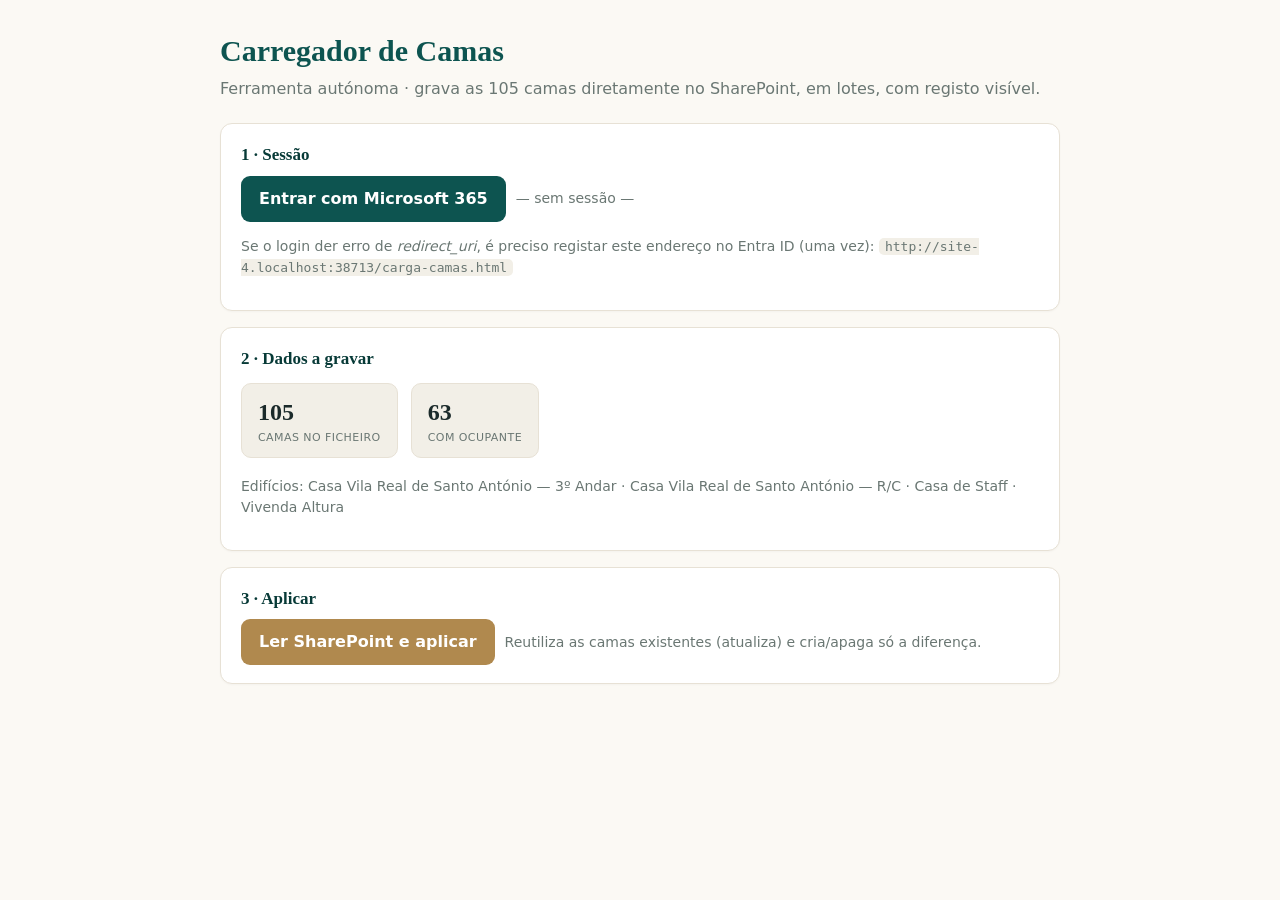
==== carga-camas.html @ 1b6da909 "Add files via upload" ====
<!DOCTYPE html>
<html lang="pt">
<head>
<meta charset="utf-8">
<meta name="viewport" content="width=device-width, initial-scale=1">
<title>Carregador de Camas — Verdelago</title>
<script src="./lib/msal-browser.min.js"></script>
<style>
  :root{--teal:#0D5450;--teald:#073A37;--gold:#B0894E;--ink:#1B2A2A;--mut:#6A7773;--line:#E7E1D5;--soft:#F2EFE7;--bg:#FBF9F4;}
  *{box-sizing:border-box}
  body{margin:0;font-family:'Segoe UI',system-ui,sans-serif;background:var(--bg);color:var(--ink);line-height:1.5}
  .wrap{max-width:880px;margin:0 auto;padding:28px 20px 60px}
  h1{font-family:Georgia,'Times New Roman',serif;color:var(--teal);font-size:30px;margin:0 0 4px}
  .sub{color:var(--mut);margin:0 0 22px}
  .card{background:#fff;border:1px solid var(--line);border-radius:12px;padding:18px 20px;margin-bottom:16px;box-shadow:0 1px 2px rgba(0,0,0,.03)}
  .card h2{font-family:Georgia,serif;color:var(--teald);font-size:17px;margin:0 0 8px}
  button{font:inherit;border:none;border-radius:9px;padding:11px 18px;cursor:pointer;font-weight:600}
  .btn{background:var(--teal);color:#fff}
  .btn:disabled{background:#9DB3B0;cursor:not-allowed}
  .btn.gold{background:var(--gold)}
  .btn.sec{background:#fff;color:var(--teal);border:1px solid var(--teal)}
  .row{display:flex;gap:10px;align-items:center;flex-wrap:wrap}
  .kpi{display:inline-flex;flex-direction:column;background:var(--soft);border:1px solid var(--line);border-radius:10px;padding:10px 16px;margin:4px 8px 4px 0}
  .kpi b{font-family:Georgia,serif;font-size:24px;color:var(--ink)}
  .kpi span{font-size:11px;text-transform:uppercase;letter-spacing:.04em;color:var(--mut)}
  .warn{color:#8A5A00;background:#FBF3E0;border:1px solid #ECD9A8;border-radius:8px;padding:8px 12px;margin:6px 0;font-size:14px}
  .muted{color:var(--mut);font-size:14px}
  #barra{height:10px;background:var(--line);border-radius:6px;overflow:hidden;margin:10px 0;display:none}
  #barraInt{height:100%;width:0;background:var(--teal);transition:width .25s}
  #log{font-family:'Cascadia Code',Consolas,monospace;font-size:12.5px;background:#0E1A1A;color:#CFE3DE;border-radius:10px;padding:14px;max-height:340px;overflow:auto;display:none;white-space:pre-wrap}
  #log .ok{color:#9BE3B4}.ko{color:#FF9B8A}.inf{color:#CFE3DE}.hl{color:#E7C77A}
  code{background:var(--soft);padding:1px 6px;border-radius:5px;font-size:13px}
</style>
</head>
<body>
<div class="wrap">
  <h1>Carregador de Camas</h1>
  <p class="sub">Ferramenta autónoma · grava as 105 camas diretamente no SharePoint, em lotes, com registo visível.</p>

  <div class="card">
    <h2>1 · Sessão</h2>
    <div class="row">
      <button class="btn" id="btnLogin">Entrar com Microsoft 365</button>
      <span class="muted" id="quem">— sem sessão —</span>
    </div>
    <p class="muted" id="avisoRedirect" style="display:none"></p>
  </div>

  <div class="card">
    <h2>2 · Dados a gravar</h2>
    <div id="resumoDados">
      <span class="kpi"><b>105</b><span>camas no ficheiro</span></span>
      <span class="kpi"><b id="kOcup">—</b><span>com ocupante</span></span>
    </div>
    <p class="muted">Edifícios: Casa Vila Real de Santo António — 3º Andar · Casa Vila Real de Santo António — R/C · Casa de Staff · Vivenda Altura</p>
  </div>

  <div class="card">
    <h2>3 · Aplicar</h2>
    <div class="row">
      <button class="btn gold" id="btnAplicar" disabled>Ler SharePoint e aplicar</button>
      <span class="muted">Reutiliza as camas existentes (atualiza) e cria/apaga só a diferença.</span>
    </div>
    <div id="barra"><div id="barraInt"></div></div>
    <div id="log"></div>
  </div>
</div>

<script>
"use strict";
const CONFIG = {
  clientId: "30c0f872-f99b-40e8-9aef-0eed499dd8eb",
  tenantId: "3fbca4e7-1ecd-4c14-a323-4cbdfef6aea3",
  siteHostname: "blueandgreencorp.sharepoint.com",
  sitePath: "/sites/VerdelagoOps",
  scopes: ["User.Read", "Sites.ReadWrite.All"]
};
const REDIRECT = location.origin + location.pathname;
const CAMAS = [{"Edificio": "Casa de Staff","Quarto": "R/C Esquerdo · Quarto 1","Numero": "1","Estado": "Livre","Nome": "","DataChegada": ""},{"Edificio": "Casa de Staff","Quarto": "R/C Esquerdo · Quarto 1","Numero": "2","Estado": "Livre","Nome": "","DataChegada": ""},{"Edificio": "Casa de Staff","Quarto": "R/C Esquerdo · Quarto 1","Numero": "3","Estado": "Ocupada","Nome": "Gisela Santos","DataChegada": ""},{"Edificio": "Casa de Staff","Quarto": "R/C Esquerdo · Quarto 1","Numero": "4","Estado": "Livre","Nome": "","DataChegada": ""},{"Edificio": "Casa de Staff","Quarto": "R/C Esquerdo · Quarto 2","Numero": "1","Estado": "Ocupada","Nome": "Cecília Miguel","DataChegada": "2026-05-12"},{"Edificio": "Casa de Staff","Quarto": "R/C Esquerdo · Quarto 2","Numero": "2","Estado": "Ocupada","Nome": "Rita Santos","DataChegada": "2026-05-25"},{"Edificio": "Casa de Staff","Quarto": "R/C Esquerdo · Quarto 2","Numero": "3","Estado": "Ocupada","Nome": "Elizabeth Machava","DataChegada": "2026-05-27"},{"Edificio": "Casa de Staff","Quarto": "R/C Esquerdo · Quarto 2","Numero": "4","Estado": "Por chegar","Nome": "Patrícia Castro","DataChegada": "2026-06-16"},{"Edificio": "Casa de Staff","Quarto": "R/C Esquerdo · Quarto 2","Numero": "5","Estado": "Adicional","Nome": "","DataChegada": ""},{"Edificio": "Casa de Staff","Quarto": "R/C Esquerdo · Quarto 2","Numero": "6","Estado": "Não ocupar","Nome": "","DataChegada": ""},{"Edificio": "Casa de Staff","Quarto": "R/C Esquerdo · Quarto 3","Numero": "1","Estado": "Ocupada","Nome": "Raquiel Iala","DataChegada": "2026-04-17"},{"Edificio": "Casa de Staff","Quarto": "R/C Esquerdo · Quarto 3","Numero": "2","Estado": "Livre","Nome": "","DataChegada": ""},{"Edificio": "Casa de Staff","Quarto": "R/C Esquerdo · Quarto 3","Numero": "3","Estado": "Ocupada","Nome": "Shirlei Palma","DataChegada": ""},{"Edificio": "Casa de Staff","Quarto": "R/C Esquerdo · Quarto 3","Numero": "4","Estado": "Ocupada","Nome": "Fernanda Melo","DataChegada": "2025-07-04"},{"Edificio": "Casa de Staff","Quarto": "R/C Direito · Quarto 4","Numero": "1","Estado": "Ocupada","Nome": "Eduardo Mendes","DataChegada": ""},{"Edificio": "Casa de Staff","Quarto": "R/C Direito · Quarto 4","Numero": "2","Estado": "Ocupada","Nome": "João Sozinho","DataChegada": "2026-06-01"},{"Edificio": "Casa de Staff","Quarto": "R/C Direito · Quarto 4","Numero": "3","Estado": "Não ocupar","Nome": "","DataChegada": ""},{"Edificio": "Casa de Staff","Quarto": "R/C Direito · Quarto 4","Numero": "4","Estado": "Não ocupar","Nome": "","DataChegada": ""},{"Edificio": "Casa de Staff","Quarto": "R/C Direito · Quarto 5","Numero": "1","Estado": "Livre","Nome": "","DataChegada": ""},{"Edificio": "Casa de Staff","Quarto": "R/C Direito · Quarto 5","Numero": "2","Estado": "Livre","Nome": "","DataChegada": ""},{"Edificio": "Casa de Staff","Quarto": "R/C Direito · Quarto 5","Numero": "3","Estado": "Ocupada","Nome": "Jorge Dilagosto","DataChegada": ""},{"Edificio": "Casa de Staff","Quarto": "R/C Direito · Quarto 5","Numero": "4","Estado": "Ocupada","Nome": "Filipe Menezes","DataChegada": "2026-05-30"},{"Edificio": "Casa de Staff","Quarto": "R/C Direito · Quarto 6","Numero": "1","Estado": "Ocupada","Nome": "Abrão Barbosa","DataChegada": "2026-04-30"},{"Edificio": "Casa de Staff","Quarto": "R/C Direito · Quarto 6","Numero": "2","Estado": "Ocupada","Nome": "Roentgen Costa","DataChegada": "2025-05-02"},{"Edificio": "Casa de Staff","Quarto": "R/C Direito · Quarto 6","Numero": "3","Estado": "Não ocupar","Nome": "","DataChegada": ""},{"Edificio": "Casa de Staff","Quarto": "R/C Direito · Quarto 6","Numero": "4","Estado": "Não ocupar","Nome": "","DataChegada": ""},{"Edificio": "Casa de Staff","Quarto": "R/C Direito · Quarto 7","Numero": "1","Estado": "Por chegar","Nome": "Leonardo Jesus","DataChegada": "2026-06-15"},{"Edificio": "Casa de Staff","Quarto": "R/C Direito · Quarto 7","Numero": "2","Estado": "Ocupada","Nome": "Deepack Kumar","DataChegada": "2025-06-05"},{"Edificio": "Casa de Staff","Quarto": "R/C Direito · Quarto 7","Numero": "3","Estado": "Ocupada","Nome": "Celso Leite","DataChegada": "2026-06-05"},{"Edificio": "Casa de Staff","Quarto": "R/C Direito · Quarto 7","Numero": "4","Estado": "Livre","Nome": "","DataChegada": ""},{"Edificio": "Casa de Staff","Quarto": "R/C Direito · Quarto 7","Numero": "5","Estado": "Adicional","Nome": "","DataChegada": ""},{"Edificio": "Casa de Staff","Quarto": "R/C Direito · Quarto 7","Numero": "6","Estado": "Adicional","Nome": "","DataChegada": ""},{"Edificio": "Casa de Staff","Quarto": "1º Direito · Quarto 8","Numero": "1","Estado": "Ocupada","Nome": "Lara Santos","DataChegada": "2026-06-01"},{"Edificio": "Casa de Staff","Quarto": "1º Direito · Quarto 8","Numero": "2","Estado": "Livre","Nome": "","DataChegada": ""},{"Edificio": "Casa de Staff","Quarto": "1º Direito · Quarto 8","Numero": "3","Estado": "Não ocupar","Nome": "","DataChegada": ""},{"Edificio": "Casa de Staff","Quarto": "1º Direito · Quarto 8","Numero": "4","Estado": "Não ocupar","Nome": "","DataChegada": ""},{"Edificio": "Casa de Staff","Quarto": "1º Direito · Quarto 9","Numero": "1","Estado": "Por chegar","Nome": "Janete","DataChegada": "2026-06-13"},{"Edificio": "Casa de Staff","Quarto": "1º Direito · Quarto 9","Numero": "2","Estado": "Por chegar","Nome": "Ana Damião","DataChegada": "2026-06-11"},{"Edificio": "Casa de Staff","Quarto": "1º Direito · Quarto 9","Numero": "3","Estado": "Por chegar","Nome": "Liasa","DataChegada": "2026-06-18"},{"Edificio": "Casa de Staff","Quarto": "1º Direito · Quarto 9","Numero": "4","Estado": "Livre","Nome": "","DataChegada": ""},{"Edificio": "Casa de Staff","Quarto": "1º Direito · Quarto 9","Numero": "5","Estado": "Adicional","Nome": "","DataChegada": ""},{"Edificio": "Casa de Staff","Quarto": "1º Direito · Quarto 9","Numero": "6","Estado": "Não ocupar","Nome": "","DataChegada": ""},{"Edificio": "Casa de Staff","Quarto": "1º Direito · Quarto 10","Numero": "1","Estado": "Livre","Nome": "","DataChegada": ""},{"Edificio": "Casa de Staff","Quarto": "1º Direito · Quarto 10","Numero": "2","Estado": "Livre","Nome": "","DataChegada": ""},{"Edificio": "Casa de Staff","Quarto": "1º Esquerdo · Quarto 11","Numero": "1","Estado": "Ocupada","Nome": "Dominique Mendy","DataChegada": ""},{"Edificio": "Casa de Staff","Quarto": "1º Esquerdo · Quarto 11","Numero": "2","Estado": "Por chegar","Nome": "Narayan Sapkota","DataChegada": "2026-06-15"},{"Edificio": "Casa de Staff","Quarto": "1º Esquerdo · Quarto 11","Numero": "3","Estado": "Por chegar","Nome": "Marlyon","DataChegada": "2026-06-17"},{"Edificio": "Casa de Staff","Quarto": "1º Esquerdo · Quarto 11","Numero": "4","Estado": "Ocupada","Nome": "Leonardo Almeida","DataChegada": "2026-06-01"},{"Edificio": "Casa de Staff","Quarto": "1º Esquerdo · Quarto 11","Numero": "5","Estado": "Ocupada","Nome": "Tiago Barros","DataChegada": "2026-06-01"},{"Edificio": "Casa de Staff","Quarto": "1º Esquerdo · Quarto 11","Numero": "6","Estado": "Não ocupar","Nome": "","DataChegada": ""},{"Edificio": "Casa de Staff","Quarto": "1º Esquerdo · Quarto 12","Numero": "1","Estado": "Ocupada","Nome": "Valdinei Soye","DataChegada": "2026-05-04"},{"Edificio": "Casa de Staff","Quarto": "1º Esquerdo · Quarto 12","Numero": "2","Estado": "Ocupada","Nome": "João Marques","DataChegada": "2026-05-25"},{"Edificio": "Casa de Staff","Quarto": "1º Esquerdo · Quarto 12","Numero": "3","Estado": "Não ocupar","Nome": "","DataChegada": ""},{"Edificio": "Casa de Staff","Quarto": "1º Esquerdo · Quarto 12","Numero": "4","Estado": "Não ocupar","Nome": "","DataChegada": ""},{"Edificio": "Casa de Staff","Quarto": "1º Esquerdo · Quarto 13","Numero": "1","Estado": "Ocupada","Nome": "Denilson Pinto","DataChegada": ""},{"Edificio": "Casa de Staff","Quarto": "1º Esquerdo · Quarto 13","Numero": "2","Estado": "Ocupada","Nome": "Daniel Almeida","DataChegada": "2025-06-11"},{"Edificio": "Casa de Staff","Quarto": "1º Esquerdo · Quarto 13","Numero": "3","Estado": "Ocupada","Nome": "Inderpreet Singh","DataChegada": ""},{"Edificio": "Casa de Staff","Quarto": "1º Esquerdo · Quarto 13","Numero": "4","Estado": "Não ocupar","Nome": "","DataChegada": ""},{"Edificio": "Casa de Staff","Quarto": "1º Esquerdo · Quarto 14","Numero": "1","Estado": "Ocupada","Nome": "Manuel Neves","DataChegada": ""},{"Edificio": "Casa de Staff","Quarto": "1º Esquerdo · Quarto 14","Numero": "2","Estado": "Ocupada","Nome": "Caio","DataChegada": ""},{"Edificio": "Casa de Staff","Quarto": "1º Esquerdo · Quarto 14","Numero": "3","Estado": "Ocupada","Nome": "Filipe Lopes","DataChegada": "2026-06-01"},{"Edificio": "Casa de Staff","Quarto": "1º Esquerdo · Quarto 14","Numero": "4","Estado": "Ocupada","Nome": "Maximiliano Ramos","DataChegada": "2026-06-01"},{"Edificio": "Casa de Staff","Quarto": "1º Esquerdo · Quarto 14","Numero": "5","Estado": "Ocupada","Nome": "Abulai Dabo","DataChegada": "2026-05-25"},{"Edificio": "Casa de Staff","Quarto": "1º Esquerdo · Quarto 14","Numero": "6","Estado": "Não ocupar","Nome": "","DataChegada": ""},{"Edificio": "Casa de Staff","Quarto": "Direito · Anexo 15","Numero": "1","Estado": "Ocupada","Nome": "André Guilherme","DataChegada": "2026-06-08"},{"Edificio": "Casa de Staff","Quarto": "Direito · Anexo 16","Numero": "1","Estado": "Ocupada","Nome": "David Ribeiro","DataChegada": "2026-05-26"},{"Edificio": "Casa de Staff","Quarto": "Direito · Anexo 17","Numero": "2","Estado": "Livre","Nome": "","DataChegada": ""},{"Edificio": "Vivenda Altura","Quarto": "Vivenda Altura · Vivenda Altura","Numero": "1","Estado": "Ocupada","Nome": "Lucas Gomes","DataChegada": "2026-05-11"},{"Edificio": "Vivenda Altura","Quarto": "Vivenda Altura · Vivenda Altura","Numero": "2","Estado": "Ocupada","Nome": "Sara Comendinha","DataChegada": "2026-05-11"},{"Edificio": "Vivenda Altura","Quarto": "Vivenda Altura · Vivenda Altura","Numero": "3","Estado": "Ocupada","Nome": "Maksym","DataChegada": "2026-05-11"},{"Edificio": "Vivenda Altura","Quarto": "Vivenda Altura · Vivenda Altura","Numero": "4","Estado": "Por chegar","Nome": "Mara Graça Alfredo Fulucuta","DataChegada": ""},{"Edificio": "Vivenda Altura","Quarto": "Vivenda Altura · Vivenda Altura","Numero": "5","Estado": "Por chegar","Nome": "Eliane Wandy Pinheiro","DataChegada": ""},{"Edificio": "Vivenda Altura","Quarto": "Vivenda Altura · Vivenda Altura","Numero": "6","Estado": "Por chegar","Nome": "Jaime Martins Domingos","DataChegada": ""},{"Edificio": "Vivenda Altura","Quarto": "Vivenda Altura · Vivenda Altura","Numero": "7","Estado": "Ocupada","Nome": "Rodrigo Batista","DataChegada": "2026-06-07"},{"Edificio": "Vivenda Altura","Quarto": "Vivenda Altura · Vivenda Altura","Numero": "8","Estado": "Por chegar","Nome": "João Francisco da Costa Ribeiro","DataChegada": "2026-06-23"},{"Edificio": "Vivenda Altura","Quarto": "Vivenda Altura · Vivenda Altura","Numero": "9","Estado": "Por chegar","Nome": "Daniel Martins","DataChegada": "2026-06-15"},{"Edificio": "Vivenda Altura","Quarto": "Vivenda Altura · Vivenda Altura","Numero": "10","Estado": "Por chegar","Nome": "Robert Gabriel Stegaroiu","DataChegada": "2026-06-15"},{"Edificio": "Vivenda Altura","Quarto": "Vivenda Altura · Vivenda Altura","Numero": "11","Estado": "Por chegar","Nome": "Carina Bastos Silva","DataChegada": "2026-06-29"},{"Edificio": "Vivenda Altura","Quarto": "Vivenda Altura · Vivenda Altura","Numero": "12","Estado": "Por chegar","Nome": "Adelino Domingo","DataChegada": "2026-06-22"},{"Edificio": "Vivenda Altura","Quarto": "Vivenda Altura · Vivenda Altura","Numero": "13","Estado": "Por chegar","Nome": "Ivânia Encoge","DataChegada": "2026-06-22"},{"Edificio": "Vivenda Altura","Quarto": "Vivenda Altura · Vivenda Altura","Numero": "14","Estado": "Por chegar","Nome": "Rui Pinto","DataChegada": "2026-06-22"},{"Edificio": "Casa Vila Real de Santo António — 3º Andar","Quarto": "VRSA — 3º Andar · VRSA 3º Andar","Numero": "1","Estado": "Ocupada","Nome": "Marco Costa","DataChegada": ""},{"Edificio": "Casa Vila Real de Santo António — 3º Andar","Quarto": "VRSA — 3º Andar · VRSA 3º Andar","Numero": "2","Estado": "Ocupada","Nome": "Vitória","DataChegada": ""},{"Edificio": "Casa Vila Real de Santo António — 3º Andar","Quarto": "VRSA — 3º Andar · VRSA 3º Andar","Numero": "3","Estado": "Ocupada","Nome": "Joel","DataChegada": ""},{"Edificio": "Casa Vila Real de Santo António — 3º Andar","Quarto": "VRSA — 3º Andar · VRSA 3º Andar","Numero": "4","Estado": "Ocupada","Nome": "João Oliveira","DataChegada": ""},{"Edificio": "Casa Vila Real de Santo António — 3º Andar","Quarto": "VRSA — 3º Andar · VRSA 3º Andar","Numero": "5","Estado": "Ocupada","Nome": "Hugo","DataChegada": ""},{"Edificio": "Casa Vila Real de Santo António — 3º Andar","Quarto": "VRSA — 3º Andar · VRSA 3º Andar","Numero": "6","Estado": "Ocupada","Nome": "Diogo","DataChegada": ""},{"Edificio": "Casa Vila Real de Santo António — 3º Andar","Quarto": "VRSA — 3º Andar · VRSA 3º Andar","Numero": "7","Estado": "Ocupada","Nome": "Gama","DataChegada": ""},{"Edificio": "Casa Vila Real de Santo António — 3º Andar","Quarto": "VRSA — 3º Andar · VRSA 3º Andar","Numero": "8","Estado": "Não ocupar","Nome": "","DataChegada": ""},{"Edificio": "Casa Vila Real de Santo António — 3º Andar","Quarto": "VRSA — 3º Andar · VRSA 3º Andar","Numero": "9","Estado": "Não ocupar","Nome": "","DataChegada": ""},{"Edificio": "Casa Vila Real de Santo António — 3º Andar","Quarto": "VRSA — 3º Andar · VRSA 3º Andar","Numero": "10","Estado": "Não ocupar","Nome": "","DataChegada": ""},{"Edificio": "Casa Vila Real de Santo António — 3º Andar","Quarto": "VRSA — 3º Andar · VRSA 3º Andar","Numero": "11","Estado": "Não ocupar","Nome": "","DataChegada": ""},{"Edificio": "Casa Vila Real de Santo António — 3º Andar","Quarto": "VRSA — 3º Andar · VRSA 3º Andar","Numero": "12","Estado": "Não ocupar","Nome": "","DataChegada": ""},{"Edificio": "Casa Vila Real de Santo António — R/C","Quarto": "VRSA — R/C · VRSA R/C","Numero": "1","Estado": "Por chegar","Nome": "Rui Vasco","DataChegada": "2026-06-11"},{"Edificio": "Casa Vila Real de Santo António — R/C","Quarto": "VRSA — R/C · VRSA R/C","Numero": "2","Estado": "Por chegar","Nome": "Alexandre Emiliano","DataChegada": "2026-06-15"},{"Edificio": "Casa Vila Real de Santo António — R/C","Quarto": "VRSA — R/C · VRSA R/C","Numero": "3","Estado": "Por chegar","Nome": "Simão Viegas","DataChegada": "2026-06-15"},{"Edificio": "Casa Vila Real de Santo António — R/C","Quarto": "VRSA — R/C · VRSA R/C","Numero": "4","Estado": "Por chegar","Nome": "Carlos Lamas","DataChegada": "2026-06-11"},{"Edificio": "Casa Vila Real de Santo António — R/C","Quarto": "VRSA — R/C · VRSA R/C","Numero": "5","Estado": "Livre","Nome": "","DataChegada": ""},{"Edificio": "Casa Vila Real de Santo António — R/C","Quarto": "VRSA — R/C · VRSA R/C","Numero": "6","Estado": "Livre","Nome": "","DataChegada": ""},{"Edificio": "Casa Vila Real de Santo António — R/C","Quarto": "VRSA — R/C · VRSA R/C","Numero": "7","Estado": "Livre","Nome": "","DataChegada": ""},{"Edificio": "Casa Vila Real de Santo António — R/C","Quarto": "VRSA — R/C · VRSA R/C","Numero": "8","Estado": "Não ocupar","Nome": "","DataChegada": ""},{"Edificio": "Casa Vila Real de Santo António — R/C","Quarto": "VRSA — R/C · VRSA R/C","Numero": "9","Estado": "Livre","Nome": "","DataChegada": ""},{"Edificio": "Casa Vila Real de Santo António — R/C","Quarto": "VRSA — R/C · VRSA R/C","Numero": "10","Estado": "Livre","Nome": "","DataChegada": ""},{"Edificio": "Casa Vila Real de Santo António — R/C","Quarto": "VRSA — R/C · VRSA R/C","Numero": "11","Estado": "Não ocupar","Nome": "","DataChegada": ""},{"Edificio": "Casa Vila Real de Santo António — R/C","Quarto": "VRSA — R/C · VRSA R/C","Numero": "12","Estado": "Não ocupar","Nome": "","DataChegada": ""}];
const BASE = "https://graph.microsoft.com/v1.0";

// ---------- UI helpers ----------
const $ = s => document.querySelector(s);
const logEl = $("#log"), barra = $("#barra"), barraInt = $("#barraInt");
function log(t, cls){ logEl.style.display=""; const d=document.createElement("div"); d.className=cls||"inf"; d.textContent=t; logEl.appendChild(d); logEl.scrollTop=logEl.scrollHeight; }
function prog(f,total){ barra.style.display=""; barraInt.style.width=Math.round(100*f/total)+"%"; }

// ---------- MSAL ----------
let app=null, conta=null;
async function initMsal(){
  app = new msal.PublicClientApplication({
    auth:{ clientId:CONFIG.clientId, authority:"https://login.microsoftonline.com/"+CONFIG.tenantId, redirectUri:REDIRECT },
    cache:{ cacheLocation:"sessionStorage" }
  });
  await app.initialize();
  await app.handleRedirectPromise();
  conta = app.getAllAccounts()[0] || null;
  if(conta){ app.setActiveAccount(conta); $("#quem").textContent = conta.name+" ("+conta.username+")"; $("#btnAplicar").disabled=false; $("#btnLogin").textContent="Sessão ativa"; }
}
$("#btnLogin").onclick = async ()=>{
  try{ await app.loginRedirect({ scopes:CONFIG.scopes }); }
  catch(e){ alert("Falha no login: "+e.message); }
};
async function token(){
  const r = await Promise.race([
    app.acquireTokenSilent({ scopes:CONFIG.scopes, account:conta }),
    new Promise((_,rej)=>setTimeout(()=>rej(new Error("Renovação de sessão demorou demasiado")),20000))
  ]).catch(async e=>{
    if(e instanceof msal.InteractionRequiredAuthError){ await app.acquireTokenRedirect({scopes:CONFIG.scopes,account:conta}); throw new Error("A reautenticar…"); }
    throw e;
  });
  return r.accessToken;
}

// ---------- Graph com timeout + 429 ----------
async function g(caminho, opts={}, tent=0){
  const tk = await token();
  const url = caminho.startsWith("http")?caminho:BASE+caminho;
  const ctrl = new AbortController();
  const timer = setTimeout(()=>ctrl.abort(), opts.timeout||25000);
  let r;
  try{ r = await fetch(url,{...opts, signal:ctrl.signal, headers:{Authorization:"Bearer "+tk,"Content-Type":"application/json",Accept:"application/json",...(opts.headers||{})}}); }
  catch(e){ clearTimeout(timer); if(e.name==="AbortError"){ if(tent<3) return g(caminho,opts,tent+1); throw new Error("Tempo esgotado: o SharePoint não respondeu."); } throw e; }
  clearTimeout(timer);
  if((r.status===429||r.status===503)&&tent<5){ const ra=Number(r.headers.get("Retry-After"))||Math.min(2**tent+1,30); log("SharePoint a estrangular; espero "+ra+"s e repito…","hl"); await new Promise(s=>setTimeout(s,ra*1000)); return g(caminho,opts,tent+1); }
  if(!r.ok){ const c=await r.text(); throw new Error("Graph "+r.status+": "+c.slice(0,300)); }
  return r.status===204?null:r.json();
}
let siteId=null; const listId={};
async function arrancar(){
  const site = await g("/sites/"+CONFIG.siteHostname+":"+CONFIG.sitePath);
  siteId = site.id;
  let url="/sites/"+siteId+"/lists?$select=id,displayName&$top=200";
  while(url){ const p=await g(url); p.value.forEach(l=>listId[l.displayName]=l.id); url=p["@odata.nextLink"]||null; }
}
async function ler(nome){
  const id=listId[nome]; if(!id) throw new Error('Lista "'+nome+'" não encontrada.');
  let itens=[], url="/sites/"+siteId+"/lists/"+id+"/items?$expand=fields&$top=500";
  while(url){ const p=await g(url); itens=itens.concat(p.value.map(i=>({_id:i.id,...i.fields}))); const n=p["@odata.nextLink"]; url=n?n.replace(BASE,""):null; }
  return itens;
}
async function colunas(nome){
  const id=listId[nome]; const r=await g("/sites/"+siteId+"/lists/"+id+"/columns");
  return r.value.map(c=>({name:c.name,displayName:c.displayName,lookup:!!c.lookup}));
}
async function criar(nome,fields){ const id=listId[nome]; return g("/sites/"+siteId+"/lists/"+id+"/items",{method:"POST",body:JSON.stringify({fields})}); }
async function lote(nome, ops, onProg){
  const id=listId[nome]; const base="/sites/"+siteId+"/lists/"+id+"/items";
  let ok=0; const erros=[]; let feitos=0;
  for(let i=0;i<ops.length;i+=20){
    const blk=ops.slice(i,i+20);
    const requests=blk.map((o,j)=>{ const rid=String(i+j);
      if(o.op==="create") return {id:rid,method:"POST",url:base,headers:{"Content-Type":"application/json"},body:{fields:o.fields}};
      if(o.op==="update") return {id:rid,method:"PATCH",url:base+"/"+o.id+"/fields",headers:{"Content-Type":"application/json"},body:o.fields};
      return {id:rid,method:"DELETE",url:base+"/"+o.id};
    });
    let resp; try{ resp=await g("/$batch",{method:"POST",body:JSON.stringify({requests})}); }
    catch(e){ blk.forEach(o=>erros.push({status:0,msg:e.message})); feitos+=blk.length; onProg&&onProg(feitos,ops.length); continue; }
    const byId={}; (resp.responses||[]).forEach(r=>byId[r.id]=r);
    let espera=0;
    blk.forEach((o,j)=>{ const r=byId[String(i+j)]; if(!r){erros.push({status:-1,msg:"sem resposta"});return;}
      if(r.status>=200&&r.status<300) ok++;
      else if(r.status===429||r.status===503){ espera=Math.max(espera,Number(r.headers&&r.headers["Retry-After"])||5); erros.push({status:r.status,msg:"throttling"}); }
      else erros.push({status:r.status,msg:JSON.stringify(r.body||{}).slice(0,160)});
    });
    feitos+=blk.length; onProg&&onProg(feitos,ops.length);
    await new Promise(s=>setTimeout(s, espera?espera*1000:250));
  }
  return {ok,erros};
}

// ---------- aplicar ----------
const norm = s => String(s||"").toLowerCase().normalize("NFKD").replace(/[\u0300-\u036f]/g,"").replace(/\s+/g," ").trim();
$("#kOcup").textContent = CAMAS.filter(c=>c.Nome).length;

$("#btnAplicar").onclick = async ()=>{
  $("#btnAplicar").disabled=true; logEl.innerHTML="";
  try{
    log("A resolver o site e as listas…");
    await arrancar();
    log("Site e listas OK.","ok");

    log("A ler Zonas, Pessoas e Camas atuais…");
    const [zonas, pessoas, cols, camasAt] = await Promise.all([ ler("Zonas"), ler("Pessoas"), colunas("Camas"), ler("Camas") ]);
    log("Zonas: "+zonas.length+" · Pessoas: "+pessoas.length+" · Camas atuais: "+camasAt.length+" · colunas Camas: "+cols.length,"ok");

    // mapas
    const porNomeCol={}; cols.forEach(c=>{porNomeCol[norm(c.displayName).replace(/[^a-z0-9]/g,"")]=c; porNomeCol[norm(c.name).replace(/[^a-z0-9]/g,"")]=c;});
    const col = logico => porNomeCol[norm(logico).replace(/[^a-z0-9]/g,"")]||null;
    const colZona=col("ZonaID"); const zonaLookup = colZona?colZona.lookup:false; const colPessoa=col("PessoaID");
    const zonaPorNome = {}; zonas.forEach(z=>zonaPorNome[norm(z.Nome)]=z);
    const pessoaPorNome = {}; pessoas.forEach(p=>pessoaPorNome[norm(p.Nome)]=p);

    // 1) zonas em falta
    const edificios=[...new Set(CAMAS.map(c=>c.Edificio))];
    for(const ed of edificios){
      if(!zonaPorNome[norm(ed)]){
        log("A criar zona em falta: "+ed+" …","hl");
        const ns=zonas.map(z=>parseInt(String(z.Title).replace(/^Z/,""),10)).filter(n=>!isNaN(n));
        const zid="Z"+String((ns.length?Math.max(...ns):0)+1).padStart(2,"0");
        const r=await criar("Zonas",{Title:zid,Nome:ed,Modulo:"HSK",Tipologia:"Alojamento",Ativa:true});
        const nova={_id:r.id,Title:zid,Nome:ed}; zonas.push(nova); zonaPorNome[norm(ed)]=nova;
        log("Zona criada: "+ed+" ("+zid+")","ok");
      }
    }

    // payload por cama
    function payload(c, idTitle, excl){
      const campos={Title:idTitle};
      const set=(logico,val)=>{ if(excl.has(logico))return; const cc=col(logico); if(!cc||val===""||val==null)return; campos[cc.name]=val; };
      set("Quarto", c.Quarto);
      let num=c.Numero; if(typeof num==="string"&&/^\d+$/.test(num.trim())) num=Number(num.trim());
      if(!excl.has("Numero")){ const cc=col("Numero"); if(cc&&num!==""&&num!=null) campos[cc.name]=num; }
      set("Estado", c.Estado||"Livre");
      if(!excl.has("DataChegada")&&c.DataChegada){ const cc=col("DataChegada"); if(cc) campos[cc.name]=String(c.DataChegada).slice(0,10)+"T00:00:00Z"; }
      if(!excl.has("Zona")&&colZona){ const z=zonaPorNome[norm(c.Edificio)]; if(z){ if(zonaLookup) campos[colZona.name+"LookupId"]=Number(z._id); else campos[colZona.name]=z.Title; } }
      if(!excl.has("Ocupante")&&c.Nome&&colPessoa){ const pe=pessoaPorNome[norm(c.Nome)]; if(pe) campos[colPessoa.name]=pe.Title; }
      return campos;
    }
    const novas = CAMAS.filter(c=>zonaPorNome[norm(c.Edificio)]);
    const semZona = CAMAS.length-novas.length;
    const ordem=["DataChegada","Numero","Zona","Ocupante"];

    // 2) calibrar na 1ª cama
    log("A calibrar campos na 1ª cama…");
    let excluir=new Set(), calibrado=false, criadas=0,atualizadas=0,apagadas=0,arranque=0;
    const escrever=(fields,existingId)=> existingId? g("/sites/"+siteId+"/lists/"+listId["Camas"]+"/items/"+existingId+"/fields",{method:"PATCH",body:JSON.stringify(fields)}) : criar("Camas",fields);
    { let tent=new Set(); for(let k=0;k<=ordem.length&&!calibrado;k++){ try{ const eid=camasAt.length?camasAt[0]._id:null; await escrever(payload(novas[0],"C001",tent),eid); excluir=new Set(tent); calibrado=true; eid?atualizadas++:criadas++; log(excluir.size?("Aviso: o SharePoint recusou "+[...excluir].join(", ")+" — vou ignorar esses campos."):"Calibração OK — todos os campos aceites.", excluir.size?"ko":"ok"); }catch(e){ if(k<ordem.length){tent.add(ordem[k]); log("  · campo recusado, tento sem "+ordem[k]+" ("+e.message.slice(0,80)+")","hl");} else { log("Não consegui gravar a 1ª cama: "+e.message,"ko"); throw e; } } } arranque=1; }

    // 3) restantes em lotes
    const existentes=camasAt; const total=Math.max(novas.length,existentes.length);
    const ops=[];
    for(let i=arranque;i<total;i++){ const idT="C"+String(i+1).padStart(3,"0");
      if(i<novas.length){ const fields=payload(novas[i],idT,excluir); if(i<existentes.length) ops.push({op:"update",id:existentes[i]._id,fields}); else ops.push({op:"create",fields}); }
      else ops.push({op:"delete",id:existentes[i]._id});
    }
    log("A gravar "+novas.length+" camas em lotes de 20"+(semZona?(" ("+semZona+" sem zona, ignoradas)"):"")+"…");
    if(ops.length){
      const res=await lote("Camas",ops,(f,t)=>{ prog(f+arranque,total); log("Progresso: "+Math.min(f+arranque,total)+"/"+total+"…"); });
      let i=arranque; const okFlags=ops.map(()=>true);
      // contagem por tipo (assume sucesso exceto os que deram erro, sem mapear 1:1 perfeitamente)
      const nErr=res.erros.length;
      ops.forEach(o=>{ if(o.op==="create")criadas++; else if(o.op==="update")atualizadas++; else apagadas++; });
      if(nErr){ criadas=Math.max(0,criadas); log(nErr+" operações falharam. Ex.: "+res.erros.slice(0,3).map(e=>"("+e.status+") "+e.msg).join(" · "),"ko"); }
    }
    prog(total,total);
    log("Concluído: "+criadas+" criadas, "+atualizadas+" atualizadas, "+apagadas+" apagadas"+(semZona?(" · "+semZona+" sem zona"):"")+".","ok");
    log("Podes voltar à app e abrir o separador Alojamento para confirmar.","hl");
  }catch(e){
    log("ERRO: "+e.message,"ko");
    log("Diz-me em que linha parou — é exatamente aqui que está o problema.","hl");
  }finally{ $("#btnAplicar").disabled=false; }
};

initMsal().catch(e=>{ $("#quem").textContent="Falha a iniciar o login: "+e.message; });

// aviso sobre redirect URI
$("#avisoRedirect").style.display="";
$("#avisoRedirect").innerHTML = "Se o login der erro de <em>redirect_uri</em>, é preciso registar este endereço no Entra ID (uma vez): <code>"+REDIRECT+"</code>";
</script>
</body>
</html>
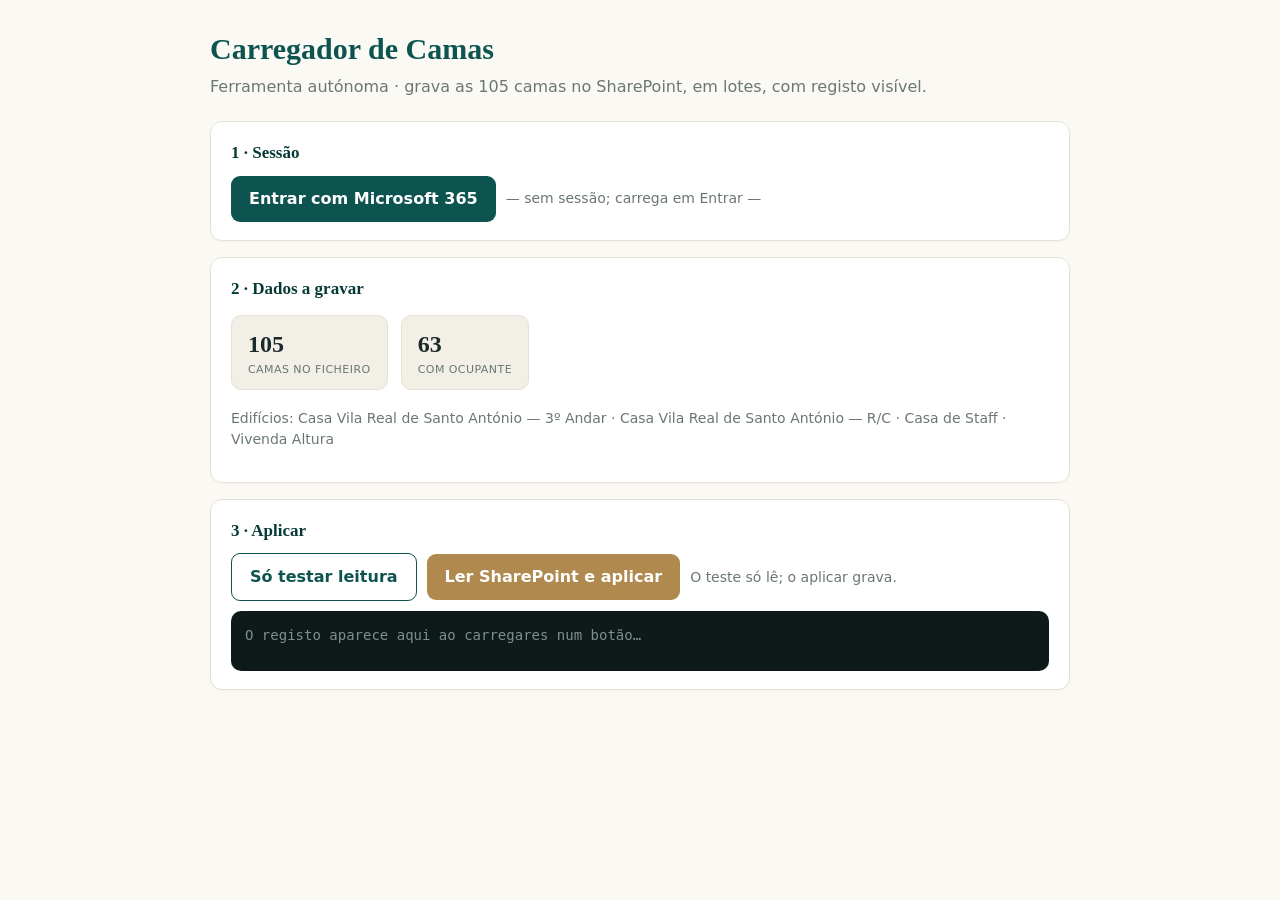
==== commit 3d9fb74b: "Add files via upload" ====
--- a/carga-camas.html
+++ b/carga-camas.html
@@ -1,262 +1,181 @@
 <!DOCTYPE html>
-<html lang="pt">
-<head>
-<meta charset="utf-8">
-<meta name="viewport" content="width=device-width, initial-scale=1">
+<html lang="pt"><head>
+<meta charset="utf-8"><meta name="viewport" content="width=device-width, initial-scale=1">
 <title>Carregador de Camas — Verdelago</title>
 <script src="./lib/msal-browser.min.js"></script>
 <style>
-  :root{--teal:#0D5450;--teald:#073A37;--gold:#B0894E;--ink:#1B2A2A;--mut:#6A7773;--line:#E7E1D5;--soft:#F2EFE7;--bg:#FBF9F4;}
-  *{box-sizing:border-box}
-  body{margin:0;font-family:'Segoe UI',system-ui,sans-serif;background:var(--bg);color:var(--ink);line-height:1.5}
-  .wrap{max-width:880px;margin:0 auto;padding:28px 20px 60px}
-  h1{font-family:Georgia,'Times New Roman',serif;color:var(--teal);font-size:30px;margin:0 0 4px}
-  .sub{color:var(--mut);margin:0 0 22px}
-  .card{background:#fff;border:1px solid var(--line);border-radius:12px;padding:18px 20px;margin-bottom:16px;box-shadow:0 1px 2px rgba(0,0,0,.03)}
-  .card h2{font-family:Georgia,serif;color:var(--teald);font-size:17px;margin:0 0 8px}
-  button{font:inherit;border:none;border-radius:9px;padding:11px 18px;cursor:pointer;font-weight:600}
-  .btn{background:var(--teal);color:#fff}
-  .btn:disabled{background:#9DB3B0;cursor:not-allowed}
-  .btn.gold{background:var(--gold)}
-  .btn.sec{background:#fff;color:var(--teal);border:1px solid var(--teal)}
-  .row{display:flex;gap:10px;align-items:center;flex-wrap:wrap}
-  .kpi{display:inline-flex;flex-direction:column;background:var(--soft);border:1px solid var(--line);border-radius:10px;padding:10px 16px;margin:4px 8px 4px 0}
-  .kpi b{font-family:Georgia,serif;font-size:24px;color:var(--ink)}
-  .kpi span{font-size:11px;text-transform:uppercase;letter-spacing:.04em;color:var(--mut)}
-  .warn{color:#8A5A00;background:#FBF3E0;border:1px solid #ECD9A8;border-radius:8px;padding:8px 12px;margin:6px 0;font-size:14px}
-  .muted{color:var(--mut);font-size:14px}
-  #barra{height:10px;background:var(--line);border-radius:6px;overflow:hidden;margin:10px 0;display:none}
-  #barraInt{height:100%;width:0;background:var(--teal);transition:width .25s}
-  #log{font-family:'Cascadia Code',Consolas,monospace;font-size:12.5px;background:#0E1A1A;color:#CFE3DE;border-radius:10px;padding:14px;max-height:340px;overflow:auto;display:none;white-space:pre-wrap}
-  #log .ok{color:#9BE3B4}.ko{color:#FF9B8A}.inf{color:#CFE3DE}.hl{color:#E7C77A}
-  code{background:var(--soft);padding:1px 6px;border-radius:5px;font-size:13px}
-</style>
-</head>
-<body>
-<div class="wrap">
-  <h1>Carregador de Camas</h1>
-  <p class="sub">Ferramenta autónoma · grava as 105 camas diretamente no SharePoint, em lotes, com registo visível.</p>
+ :root{--teal:#0D5450;--teald:#073A37;--gold:#B0894E;--ink:#1B2A2A;--mut:#6A7773;--line:#E7E1D5;--soft:#F2EFE7;--bg:#FBF9F4}
+ *{box-sizing:border-box}body{margin:0;font-family:'Segoe UI',system-ui,sans-serif;background:var(--bg);color:var(--ink);line-height:1.5}
+ .wrap{max-width:900px;margin:0 auto;padding:26px 20px 80px}
+ h1{font-family:Georgia,serif;color:var(--teal);font-size:30px;margin:0 0 4px}.sub{color:var(--mut);margin:0 0 22px}
+ .card{background:#fff;border:1px solid var(--line);border-radius:12px;padding:18px 20px;margin-bottom:16px;box-shadow:0 1px 2px rgba(0,0,0,.03)}
+ .card h2{font-family:Georgia,serif;color:var(--teald);font-size:17px;margin:0 0 10px}
+ button{font:inherit;border:none;border-radius:9px;padding:11px 18px;cursor:pointer;font-weight:600}
+ .btn{background:var(--teal);color:#fff}.btn:disabled{background:#9DB3B0;cursor:not-allowed}.btn.gold{background:var(--gold)}.btn.sec{background:#fff;color:var(--teal);border:1px solid var(--teal)}
+ .row{display:flex;gap:10px;align-items:center;flex-wrap:wrap}
+ .kpi{display:inline-flex;flex-direction:column;background:var(--soft);border:1px solid var(--line);border-radius:10px;padding:10px 16px;margin:4px 8px 4px 0}
+ .kpi b{font-family:Georgia,serif;font-size:24px}.kpi span{font-size:11px;text-transform:uppercase;letter-spacing:.04em;color:var(--mut)}
+ .muted{color:var(--mut);font-size:14px}
+ #barra{height:10px;background:var(--line);border-radius:6px;overflow:hidden;margin:12px 0;display:none}#barraInt{height:100%;width:0;background:var(--teal);transition:width .2s}
+ #log{font-family:Consolas,'Cascadia Code',monospace;font-size:12.5px;background:#0E1A1A;color:#CFE3DE;border-radius:10px;padding:14px;min-height:60px;max-height:420px;overflow:auto;white-space:pre-wrap;margin-top:10px}
+ #log .ok{color:#9BE3B4}#log .ko{color:#FF9B8A}#log .hl{color:#E7C77A}#log .inf{color:#CFE3DE}
+ code{background:var(--soft);padding:1px 6px;border-radius:5px;font-size:13px}
+</style></head><body><div class="wrap">
+ <h1>Carregador de Camas</h1>
+ <p class="sub">Ferramenta autónoma · grava as 105 camas no SharePoint, em lotes, com registo visível.</p>
 
-  <div class="card">
-    <h2>1 · Sessão</h2>
-    <div class="row">
-      <button class="btn" id="btnLogin">Entrar com Microsoft 365</button>
-      <span class="muted" id="quem">— sem sessão —</span>
-    </div>
-    <p class="muted" id="avisoRedirect" style="display:none"></p>
+ <div class="card"><h2>1 · Sessão</h2>
+  <div class="row"><button class="btn" id="btnLogin">Entrar com Microsoft 365</button><span class="muted" id="quem">— a iniciar… —</span></div>
+ </div>
+
+ <div class="card"><h2>2 · Dados a gravar</h2>
+  <span class="kpi"><b>105</b><span>camas no ficheiro</span></span>
+  <span class="kpi"><b id="kOcup">—</b><span>com ocupante</span></span>
+  <p class="muted">Edifícios: Casa Vila Real de Santo António — 3º Andar · Casa Vila Real de Santo António — R/C · Casa de Staff · Vivenda Altura</p>
+ </div>
+
+ <div class="card"><h2>3 · Aplicar</h2>
+  <div class="row">
+   <button class="btn sec" id="btnTeste" disabled>Só testar leitura</button>
+   <button class="btn gold" id="btnAplicar" disabled>Ler SharePoint e aplicar</button>
+   <span class="muted">O teste só lê; o aplicar grava.</span>
   </div>
-
-  <div class="card">
-    <h2>2 · Dados a gravar</h2>
-    <div id="resumoDados">
-      <span class="kpi"><b>105</b><span>camas no ficheiro</span></span>
-      <span class="kpi"><b id="kOcup">—</b><span>com ocupante</span></span>
-    </div>
-    <p class="muted">Edifícios: Casa Vila Real de Santo António — 3º Andar · Casa Vila Real de Santo António — R/C · Casa de Staff · Vivenda Altura</p>
-  </div>
-
-  <div class="card">
-    <h2>3 · Aplicar</h2>
-    <div class="row">
-      <button class="btn gold" id="btnAplicar" disabled>Ler SharePoint e aplicar</button>
-      <span class="muted">Reutiliza as camas existentes (atualiza) e cria/apaga só a diferença.</span>
-    </div>
-    <div id="barra"><div id="barraInt"></div></div>
-    <div id="log"></div>
-  </div>
+  <div id="barra"><div id="barraInt"></div></div>
+  <div id="log"><div class="muted" style="color:#7E908C">O registo aparece aqui ao carregares num botão…</div></div>
+ </div>
 </div>
-
 <script>
 "use strict";
-const CONFIG = {
-  clientId: "30c0f872-f99b-40e8-9aef-0eed499dd8eb",
-  tenantId: "3fbca4e7-1ecd-4c14-a323-4cbdfef6aea3",
-  siteHostname: "blueandgreencorp.sharepoint.com",
-  sitePath: "/sites/VerdelagoOps",
-  scopes: ["User.Read", "Sites.ReadWrite.All"]
-};
-const REDIRECT = location.origin + location.pathname;
-const CAMAS = [{"Edificio": "Casa de Staff","Quarto": "R/C Esquerdo · Quarto 1","Numero": "1","Estado": "Livre","Nome": "","DataChegada": ""},{"Edificio": "Casa de Staff","Quarto": "R/C Esquerdo · Quarto 1","Numero": "2","Estado": "Livre","Nome": "","DataChegada": ""},{"Edificio": "Casa de Staff","Quarto": "R/C Esquerdo · Quarto 1","Numero": "3","Estado": "Ocupada","Nome": "Gisela Santos","DataChegada": ""},{"Edificio": "Casa de Staff","Quarto": "R/C Esquerdo · Quarto 1","Numero": "4","Estado": "Livre","Nome": "","DataChegada": ""},{"Edificio": "Casa de Staff","Quarto": "R/C Esquerdo · Quarto 2","Numero": "1","Estado": "Ocupada","Nome": "Cecília Miguel","DataChegada": "2026-05-12"},{"Edificio": "Casa de Staff","Quarto": "R/C Esquerdo · Quarto 2","Numero": "2","Estado": "Ocupada","Nome": "Rita Santos","DataChegada": "2026-05-25"},{"Edificio": "Casa de Staff","Quarto": "R/C Esquerdo · Quarto 2","Numero": "3","Estado": "Ocupada","Nome": "Elizabeth Machava","DataChegada": "2026-05-27"},{"Edificio": "Casa de Staff","Quarto": "R/C Esquerdo · Quarto 2","Numero": "4","Estado": "Por chegar","Nome": "Patrícia Castro","DataChegada": "2026-06-16"},{"Edificio": "Casa de Staff","Quarto": "R/C Esquerdo · Quarto 2","Numero": "5","Estado": "Adicional","Nome": "","DataChegada": ""},{"Edificio": "Casa de Staff","Quarto": "R/C Esquerdo · Quarto 2","Numero": "6","Estado": "Não ocupar","Nome": "","DataChegada": ""},{"Edificio": "Casa de Staff","Quarto": "R/C Esquerdo · Quarto 3","Numero": "1","Estado": "Ocupada","Nome": "Raquiel Iala","DataChegada": "2026-04-17"},{"Edificio": "Casa de Staff","Quarto": "R/C Esquerdo · Quarto 3","Numero": "2","Estado": "Livre","Nome": "","DataChegada": ""},{"Edificio": "Casa de Staff","Quarto": "R/C Esquerdo · Quarto 3","Numero": "3","Estado": "Ocupada","Nome": "Shirlei Palma","DataChegada": ""},{"Edificio": "Casa de Staff","Quarto": "R/C Esquerdo · Quarto 3","Numero": "4","Estado": "Ocupada","Nome": "Fernanda Melo","DataChegada": "2025-07-04"},{"Edificio": "Casa de Staff","Quarto": "R/C Direito · Quarto 4","Numero": "1","Estado": "Ocupada","Nome": "Eduardo Mendes","DataChegada": ""},{"Edificio": "Casa de Staff","Quarto": "R/C Direito · Quarto 4","Numero": "2","Estado": "Ocupada","Nome": "João Sozinho","DataChegada": "2026-06-01"},{"Edificio": "Casa de Staff","Quarto": "R/C Direito · Quarto 4","Numero": "3","Estado": "Não ocupar","Nome": "","DataChegada": ""},{"Edificio": "Casa de Staff","Quarto": "R/C Direito · Quarto 4","Numero": "4","Estado": "Não ocupar","Nome": "","DataChegada": ""},{"Edificio": "Casa de Staff","Quarto": "R/C Direito · Quarto 5","Numero": "1","Estado": "Livre","Nome": "","DataChegada": ""},{"Edificio": "Casa de Staff","Quarto": "R/C Direito · Quarto 5","Numero": "2","Estado": "Livre","Nome": "","DataChegada": ""},{"Edificio": "Casa de Staff","Quarto": "R/C Direito · Quarto 5","Numero": "3","Estado": "Ocupada","Nome": "Jorge Dilagosto","DataChegada": ""},{"Edificio": "Casa de Staff","Quarto": "R/C Direito · Quarto 5","Numero": "4","Estado": "Ocupada","Nome": "Filipe Menezes","DataChegada": "2026-05-30"},{"Edificio": "Casa de Staff","Quarto": "R/C Direito · Quarto 6","Numero": "1","Estado": "Ocupada","Nome": "Abrão Barbosa","DataChegada": "2026-04-30"},{"Edificio": "Casa de Staff","Quarto": "R/C Direito · Quarto 6","Numero": "2","Estado": "Ocupada","Nome": "Roentgen Costa","DataChegada": "2025-05-02"},{"Edificio": "Casa de Staff","Quarto": "R/C Direito · Quarto 6","Numero": "3","Estado": "Não ocupar","Nome": "","DataChegada": ""},{"Edificio": "Casa de Staff","Quarto": "R/C Direito · Quarto 6","Numero": "4","Estado": "Não ocupar","Nome": "","DataChegada": ""},{"Edificio": "Casa de Staff","Quarto": "R/C Direito · Quarto 7","Numero": "1","Estado": "Por chegar","Nome": "Leonardo Jesus","DataChegada": "2026-06-15"},{"Edificio": "Casa de Staff","Quarto": "R/C Direito · Quarto 7","Numero": "2","Estado": "Ocupada","Nome": "Deepack Kumar","DataChegada": "2025-06-05"},{"Edificio": "Casa de Staff","Quarto": "R/C Direito · Quarto 7","Numero": "3","Estado": "Ocupada","Nome": "Celso Leite","DataChegada": "2026-06-05"},{"Edificio": "Casa de Staff","Quarto": "R/C Direito · Quarto 7","Numero": "4","Estado": "Livre","Nome": "","DataChegada": ""},{"Edificio": "Casa de Staff","Quarto": "R/C Direito · Quarto 7","Numero": "5","Estado": "Adicional","Nome": "","DataChegada": ""},{"Edificio": "Casa de Staff","Quarto": "R/C Direito · Quarto 7","Numero": "6","Estado": "Adicional","Nome": "","DataChegada": ""},{"Edificio": "Casa de Staff","Quarto": "1º Direito · Quarto 8","Numero": "1","Estado": "Ocupada","Nome": "Lara Santos","DataChegada": "2026-06-01"},{"Edificio": "Casa de Staff","Quarto": "1º Direito · Quarto 8","Numero": "2","Estado": "Livre","Nome": "","DataChegada": ""},{"Edificio": "Casa de Staff","Quarto": "1º Direito · Quarto 8","Numero": "3","Estado": "Não ocupar","Nome": "","DataChegada": ""},{"Edificio": "Casa de Staff","Quarto": "1º Direito · Quarto 8","Numero": "4","Estado": "Não ocupar","Nome": "","DataChegada": ""},{"Edificio": "Casa de Staff","Quarto": "1º Direito · Quarto 9","Numero": "1","Estado": "Por chegar","Nome": "Janete","DataChegada": "2026-06-13"},{"Edificio": "Casa de Staff","Quarto": "1º Direito · Quarto 9","Numero": "2","Estado": "Por chegar","Nome": "Ana Damião","DataChegada": "2026-06-11"},{"Edificio": "Casa de Staff","Quarto": "1º Direito · Quarto 9","Numero": "3","Estado": "Por chegar","Nome": "Liasa","DataChegada": "2026-06-18"},{"Edificio": "Casa de Staff","Quarto": "1º Direito · Quarto 9","Numero": "4","Estado": "Livre","Nome": "","DataChegada": ""},{"Edificio": "Casa de Staff","Quarto": "1º Direito · Quarto 9","Numero": "5","Estado": "Adicional","Nome": "","DataChegada": ""},{"Edificio": "Casa de Staff","Quarto": "1º Direito · Quarto 9","Numero": "6","Estado": "Não ocupar","Nome": "","DataChegada": ""},{"Edificio": "Casa de Staff","Quarto": "1º Direito · Quarto 10","Numero": "1","Estado": "Livre","Nome": "","DataChegada": ""},{"Edificio": "Casa de Staff","Quarto": "1º Direito · Quarto 10","Numero": "2","Estado": "Livre","Nome": "","DataChegada": ""},{"Edificio": "Casa de Staff","Quarto": "1º Esquerdo · Quarto 11","Numero": "1","Estado": "Ocupada","Nome": "Dominique Mendy","DataChegada": ""},{"Edificio": "Casa de Staff","Quarto": "1º Esquerdo · Quarto 11","Numero": "2","Estado": "Por chegar","Nome": "Narayan Sapkota","DataChegada": "2026-06-15"},{"Edificio": "Casa de Staff","Quarto": "1º Esquerdo · Quarto 11","Numero": "3","Estado": "Por chegar","Nome": "Marlyon","DataChegada": "2026-06-17"},{"Edificio": "Casa de Staff","Quarto": "1º Esquerdo · Quarto 11","Numero": "4","Estado": "Ocupada","Nome": "Leonardo Almeida","DataChegada": "2026-06-01"},{"Edificio": "Casa de Staff","Quarto": "1º Esquerdo · Quarto 11","Numero": "5","Estado": "Ocupada","Nome": "Tiago Barros","DataChegada": "2026-06-01"},{"Edificio": "Casa de Staff","Quarto": "1º Esquerdo · Quarto 11","Numero": "6","Estado": "Não ocupar","Nome": "","DataChegada": ""},{"Edificio": "Casa de Staff","Quarto": "1º Esquerdo · Quarto 12","Numero": "1","Estado": "Ocupada","Nome": "Valdinei Soye","DataChegada": "2026-05-04"},{"Edificio": "Casa de Staff","Quarto": "1º Esquerdo · Quarto 12","Numero": "2","Estado": "Ocupada","Nome": "João Marques","DataChegada": "2026-05-25"},{"Edificio": "Casa de Staff","Quarto": "1º Esquerdo · Quarto 12","Numero": "3","Estado": "Não ocupar","Nome": "","DataChegada": ""},{"Edificio": "Casa de Staff","Quarto": "1º Esquerdo · Quarto 12","Numero": "4","Estado": "Não ocupar","Nome": "","DataChegada": ""},{"Edificio": "Casa de Staff","Quarto": "1º Esquerdo · Quarto 13","Numero": "1","Estado": "Ocupada","Nome": "Denilson Pinto","DataChegada": ""},{"Edificio": "Casa de Staff","Quarto": "1º Esquerdo · Quarto 13","Numero": "2","Estado": "Ocupada","Nome": "Daniel Almeida","DataChegada": "2025-06-11"},{"Edificio": "Casa de Staff","Quarto": "1º Esquerdo · Quarto 13","Numero": "3","Estado": "Ocupada","Nome": "Inderpreet Singh","DataChegada": ""},{"Edificio": "Casa de Staff","Quarto": "1º Esquerdo · Quarto 13","Numero": "4","Estado": "Não ocupar","Nome": "","DataChegada": ""},{"Edificio": "Casa de Staff","Quarto": "1º Esquerdo · Quarto 14","Numero": "1","Estado": "Ocupada","Nome": "Manuel Neves","DataChegada": ""},{"Edificio": "Casa de Staff","Quarto": "1º Esquerdo · Quarto 14","Numero": "2","Estado": "Ocupada","Nome": "Caio","DataChegada": ""},{"Edificio": "Casa de Staff","Quarto": "1º Esquerdo · Quarto 14","Numero": "3","Estado": "Ocupada","Nome": "Filipe Lopes","DataChegada": "2026-06-01"},{"Edificio": "Casa de Staff","Quarto": "1º Esquerdo · Quarto 14","Numero": "4","Estado": "Ocupada","Nome": "Maximiliano Ramos","DataChegada": "2026-06-01"},{"Edificio": "Casa de Staff","Quarto": "1º Esquerdo · Quarto 14","Numero": "5","Estado": "Ocupada","Nome": "Abulai Dabo","DataChegada": "2026-05-25"},{"Edificio": "Casa de Staff","Quarto": "1º Esquerdo · Quarto 14","Numero": "6","Estado": "Não ocupar","Nome": "","DataChegada": ""},{"Edificio": "Casa de Staff","Quarto": "Direito · Anexo 15","Numero": "1","Estado": "Ocupada","Nome": "André Guilherme","DataChegada": "2026-06-08"},{"Edificio": "Casa de Staff","Quarto": "Direito · Anexo 16","Numero": "1","Estado": "Ocupada","Nome": "David Ribeiro","DataChegada": "2026-05-26"},{"Edificio": "Casa de Staff","Quarto": "Direito · Anexo 17","Numero": "2","Estado": "Livre","Nome": "","DataChegada": ""},{"Edificio": "Vivenda Altura","Quarto": "Vivenda Altura · Vivenda Altura","Numero": "1","Estado": "Ocupada","Nome": "Lucas Gomes","DataChegada": "2026-05-11"},{"Edificio": "Vivenda Altura","Quarto": "Vivenda Altura · Vivenda Altura","Numero": "2","Estado": "Ocupada","Nome": "Sara Comendinha","DataChegada": "2026-05-11"},{"Edificio": "Vivenda Altura","Quarto": "Vivenda Altura · Vivenda Altura","Numero": "3","Estado": "Ocupada","Nome": "Maksym","DataChegada": "2026-05-11"},{"Edificio": "Vivenda Altura","Quarto": "Vivenda Altura · Vivenda Altura","Numero": "4","Estado": "Por chegar","Nome": "Mara Graça Alfredo Fulucuta","DataChegada": ""},{"Edificio": "Vivenda Altura","Quarto": "Vivenda Altura · Vivenda Altura","Numero": "5","Estado": "Por chegar","Nome": "Eliane Wandy Pinheiro","DataChegada": ""},{"Edificio": "Vivenda Altura","Quarto": "Vivenda Altura · Vivenda Altura","Numero": "6","Estado": "Por chegar","Nome": "Jaime Martins Domingos","DataChegada": ""},{"Edificio": "Vivenda Altura","Quarto": "Vivenda Altura · Vivenda Altura","Numero": "7","Estado": "Ocupada","Nome": "Rodrigo Batista","DataChegada": "2026-06-07"},{"Edificio": "Vivenda Altura","Quarto": "Vivenda Altura · Vivenda Altura","Numero": "8","Estado": "Por chegar","Nome": "João Francisco da Costa Ribeiro","DataChegada": "2026-06-23"},{"Edificio": "Vivenda Altura","Quarto": "Vivenda Altura · Vivenda Altura","Numero": "9","Estado": "Por chegar","Nome": "Daniel Martins","DataChegada": "2026-06-15"},{"Edificio": "Vivenda Altura","Quarto": "Vivenda Altura · Vivenda Altura","Numero": "10","Estado": "Por chegar","Nome": "Robert Gabriel Stegaroiu","DataChegada": "2026-06-15"},{"Edificio": "Vivenda Altura","Quarto": "Vivenda Altura · Vivenda Altura","Numero": "11","Estado": "Por chegar","Nome": "Carina Bastos Silva","DataChegada": "2026-06-29"},{"Edificio": "Vivenda Altura","Quarto": "Vivenda Altura · Vivenda Altura","Numero": "12","Estado": "Por chegar","Nome": "Adelino Domingo","DataChegada": "2026-06-22"},{"Edificio": "Vivenda Altura","Quarto": "Vivenda Altura · Vivenda Altura","Numero": "13","Estado": "Por chegar","Nome": "Ivânia Encoge","DataChegada": "2026-06-22"},{"Edificio": "Vivenda Altura","Quarto": "Vivenda Altura · Vivenda Altura","Numero": "14","Estado": "Por chegar","Nome": "Rui Pinto","DataChegada": "2026-06-22"},{"Edificio": "Casa Vila Real de Santo António — 3º Andar","Quarto": "VRSA — 3º Andar · VRSA 3º Andar","Numero": "1","Estado": "Ocupada","Nome": "Marco Costa","DataChegada": ""},{"Edificio": "Casa Vila Real de Santo António — 3º Andar","Quarto": "VRSA — 3º Andar · VRSA 3º Andar","Numero": "2","Estado": "Ocupada","Nome": "Vitória","DataChegada": ""},{"Edificio": "Casa Vila Real de Santo António — 3º Andar","Quarto": "VRSA — 3º Andar · VRSA 3º Andar","Numero": "3","Estado": "Ocupada","Nome": "Joel","DataChegada": ""},{"Edificio": "Casa Vila Real de Santo António — 3º Andar","Quarto": "VRSA — 3º Andar · VRSA 3º Andar","Numero": "4","Estado": "Ocupada","Nome": "João Oliveira","DataChegada": ""},{"Edificio": "Casa Vila Real de Santo António — 3º Andar","Quarto": "VRSA — 3º Andar · VRSA 3º Andar","Numero": "5","Estado": "Ocupada","Nome": "Hugo","DataChegada": ""},{"Edificio": "Casa Vila Real de Santo António — 3º Andar","Quarto": "VRSA — 3º Andar · VRSA 3º Andar","Numero": "6","Estado": "Ocupada","Nome": "Diogo","DataChegada": ""},{"Edificio": "Casa Vila Real de Santo António — 3º Andar","Quarto": "VRSA — 3º Andar · VRSA 3º Andar","Numero": "7","Estado": "Ocupada","Nome": "Gama","DataChegada": ""},{"Edificio": "Casa Vila Real de Santo António — 3º Andar","Quarto": "VRSA — 3º Andar · VRSA 3º Andar","Numero": "8","Estado": "Não ocupar","Nome": "","DataChegada": ""},{"Edificio": "Casa Vila Real de Santo António — 3º Andar","Quarto": "VRSA — 3º Andar · VRSA 3º Andar","Numero": "9","Estado": "Não ocupar","Nome": "","DataChegada": ""},{"Edificio": "Casa Vila Real de Santo António — 3º Andar","Quarto": "VRSA — 3º Andar · VRSA 3º Andar","Numero": "10","Estado": "Não ocupar","Nome": "","DataChegada": ""},{"Edificio": "Casa Vila Real de Santo António — 3º Andar","Quarto": "VRSA — 3º Andar · VRSA 3º Andar","Numero": "11","Estado": "Não ocupar","Nome": "","DataChegada": ""},{"Edificio": "Casa Vila Real de Santo António — 3º Andar","Quarto": "VRSA — 3º Andar · VRSA 3º Andar","Numero": "12","Estado": "Não ocupar","Nome": "","DataChegada": ""},{"Edificio": "Casa Vila Real de Santo António — R/C","Quarto": "VRSA — R/C · VRSA R/C","Numero": "1","Estado": "Por chegar","Nome": "Rui Vasco","DataChegada": "2026-06-11"},{"Edificio": "Casa Vila Real de Santo António — R/C","Quarto": "VRSA — R/C · VRSA R/C","Numero": "2","Estado": "Por chegar","Nome": "Alexandre Emiliano","DataChegada": "2026-06-15"},{"Edificio": "Casa Vila Real de Santo António — R/C","Quarto": "VRSA — R/C · VRSA R/C","Numero": "3","Estado": "Por chegar","Nome": "Simão Viegas","DataChegada": "2026-06-15"},{"Edificio": "Casa Vila Real de Santo António — R/C","Quarto": "VRSA — R/C · VRSA R/C","Numero": "4","Estado": "Por chegar","Nome": "Carlos Lamas","DataChegada": "2026-06-11"},{"Edificio": "Casa Vila Real de Santo António — R/C","Quarto": "VRSA — R/C · VRSA R/C","Numero": "5","Estado": "Livre","Nome": "","DataChegada": ""},{"Edificio": "Casa Vila Real de Santo António — R/C","Quarto": "VRSA — R/C · VRSA R/C","Numero": "6","Estado": "Livre","Nome": "","DataChegada": ""},{"Edificio": "Casa Vila Real de Santo António — R/C","Quarto": "VRSA — R/C · VRSA R/C","Numero": "7","Estado": "Livre","Nome": "","DataChegada": ""},{"Edificio": "Casa Vila Real de Santo António — R/C","Quarto": "VRSA — R/C · VRSA R/C","Numero": "8","Estado": "Não ocupar","Nome": "","DataChegada": ""},{"Edificio": "Casa Vila Real de Santo António — R/C","Quarto": "VRSA — R/C · VRSA R/C","Numero": "9","Estado": "Livre","Nome": "","DataChegada": ""},{"Edificio": "Casa Vila Real de Santo António — R/C","Quarto": "VRSA — R/C · VRSA R/C","Numero": "10","Estado": "Livre","Nome": "","DataChegada": ""},{"Edificio": "Casa Vila Real de Santo António — R/C","Quarto": "VRSA — R/C · VRSA R/C","Numero": "11","Estado": "Não ocupar","Nome": "","DataChegada": ""},{"Edificio": "Casa Vila Real de Santo António — R/C","Quarto": "VRSA — R/C · VRSA R/C","Numero": "12","Estado": "Não ocupar","Nome": "","DataChegada": ""}];
-const BASE = "https://graph.microsoft.com/v1.0";
+const CONFIG={clientId:"30c0f872-f99b-40e8-9aef-0eed499dd8eb",tenantId:"3fbca4e7-1ecd-4c14-a323-4cbdfef6aea3",siteHostname:"blueandgreencorp.sharepoint.com",sitePath:"/sites/VerdelagoOps",scopes:["User.Read","Sites.ReadWrite.All"]};
+const REDIRECT=location.origin+location.pathname;
+const CAMAS=[{"Edificio": "Casa de Staff","Quarto": "R/C Esquerdo · Quarto 1","Numero": "1","Estado": "Livre","Nome": "","DataChegada": ""},{"Edificio": "Casa de Staff","Quarto": "R/C Esquerdo · Quarto 1","Numero": "2","Estado": "Livre","Nome": "","DataChegada": ""},{"Edificio": "Casa de Staff","Quarto": "R/C Esquerdo · Quarto 1","Numero": "3","Estado": "Ocupada","Nome": "Gisela Santos","DataChegada": ""},{"Edificio": "Casa de Staff","Quarto": "R/C Esquerdo · Quarto 1","Numero": "4","Estado": "Livre","Nome": "","DataChegada": ""},{"Edificio": "Casa de Staff","Quarto": "R/C Esquerdo · Quarto 2","Numero": "1","Estado": "Ocupada","Nome": "Cecília Miguel","DataChegada": "2026-05-12"},{"Edificio": "Casa de Staff","Quarto": "R/C Esquerdo · Quarto 2","Numero": "2","Estado": "Ocupada","Nome": "Rita Santos","DataChegada": "2026-05-25"},{"Edificio": "Casa de Staff","Quarto": "R/C Esquerdo · Quarto 2","Numero": "3","Estado": "Ocupada","Nome": "Elizabeth Machava","DataChegada": "2026-05-27"},{"Edificio": "Casa de Staff","Quarto": "R/C Esquerdo · Quarto 2","Numero": "4","Estado": "Por chegar","Nome": "Patrícia Castro","DataChegada": "2026-06-16"},{"Edificio": "Casa de Staff","Quarto": "R/C Esquerdo · Quarto 2","Numero": "5","Estado": "Adicional","Nome": "","DataChegada": ""},{"Edificio": "Casa de Staff","Quarto": "R/C Esquerdo · Quarto 2","Numero": "6","Estado": "Não ocupar","Nome": "","DataChegada": ""},{"Edificio": "Casa de Staff","Quarto": "R/C Esquerdo · Quarto 3","Numero": "1","Estado": "Ocupada","Nome": "Raquiel Iala","DataChegada": "2026-04-17"},{"Edificio": "Casa de Staff","Quarto": "R/C Esquerdo · Quarto 3","Numero": "2","Estado": "Livre","Nome": "","DataChegada": ""},{"Edificio": "Casa de Staff","Quarto": "R/C Esquerdo · Quarto 3","Numero": "3","Estado": "Ocupada","Nome": "Shirlei Palma","DataChegada": ""},{"Edificio": "Casa de Staff","Quarto": "R/C Esquerdo · Quarto 3","Numero": "4","Estado": "Ocupada","Nome": "Fernanda Melo","DataChegada": "2025-07-04"},{"Edificio": "Casa de Staff","Quarto": "R/C Direito · Quarto 4","Numero": "1","Estado": "Ocupada","Nome": "Eduardo Mendes","DataChegada": ""},{"Edificio": "Casa de Staff","Quarto": "R/C Direito · Quarto 4","Numero": "2","Estado": "Ocupada","Nome": "João Sozinho","DataChegada": "2026-06-01"},{"Edificio": "Casa de Staff","Quarto": "R/C Direito · Quarto 4","Numero": "3","Estado": "Não ocupar","Nome": "","DataChegada": ""},{"Edificio": "Casa de Staff","Quarto": "R/C Direito · Quarto 4","Numero": "4","Estado": "Não ocupar","Nome": "","DataChegada": ""},{"Edificio": "Casa de Staff","Quarto": "R/C Direito · Quarto 5","Numero": "1","Estado": "Livre","Nome": "","DataChegada": ""},{"Edificio": "Casa de Staff","Quarto": "R/C Direito · Quarto 5","Numero": "2","Estado": "Livre","Nome": "","DataChegada": ""},{"Edificio": "Casa de Staff","Quarto": "R/C Direito · Quarto 5","Numero": "3","Estado": "Ocupada","Nome": "Jorge Dilagosto","DataChegada": ""},{"Edificio": "Casa de Staff","Quarto": "R/C Direito · Quarto 5","Numero": "4","Estado": "Ocupada","Nome": "Filipe Menezes","DataChegada": "2026-05-30"},{"Edificio": "Casa de Staff","Quarto": "R/C Direito · Quarto 6","Numero": "1","Estado": "Ocupada","Nome": "Abrão Barbosa","DataChegada": "2026-04-30"},{"Edificio": "Casa de Staff","Quarto": "R/C Direito · Quarto 6","Numero": "2","Estado": "Ocupada","Nome": "Roentgen Costa","DataChegada": "2025-05-02"},{"Edificio": "Casa de Staff","Quarto": "R/C Direito · Quarto 6","Numero": "3","Estado": "Não ocupar","Nome": "","DataChegada": ""},{"Edificio": "Casa de Staff","Quarto": "R/C Direito · Quarto 6","Numero": "4","Estado": "Não ocupar","Nome": "","DataChegada": ""},{"Edificio": "Casa de Staff","Quarto": "R/C Direito · Quarto 7","Numero": "1","Estado": "Por chegar","Nome": "Leonardo Jesus","DataChegada": "2026-06-15"},{"Edificio": "Casa de Staff","Quarto": "R/C Direito · Quarto 7","Numero": "2","Estado": "Ocupada","Nome": "Deepack Kumar","DataChegada": "2025-06-05"},{"Edificio": "Casa de Staff","Quarto": "R/C Direito · Quarto 7","Numero": "3","Estado": "Ocupada","Nome": "Celso Leite","DataChegada": "2026-06-05"},{"Edificio": "Casa de Staff","Quarto": "R/C Direito · Quarto 7","Numero": "4","Estado": "Livre","Nome": "","DataChegada": ""},{"Edificio": "Casa de Staff","Quarto": "R/C Direito · Quarto 7","Numero": "5","Estado": "Adicional","Nome": "","DataChegada": ""},{"Edificio": "Casa de Staff","Quarto": "R/C Direito · Quarto 7","Numero": "6","Estado": "Adicional","Nome": "","DataChegada": ""},{"Edificio": "Casa de Staff","Quarto": "1º Direito · Quarto 8","Numero": "1","Estado": "Ocupada","Nome": "Lara Santos","DataChegada": "2026-06-01"},{"Edificio": "Casa de Staff","Quarto": "1º Direito · Quarto 8","Numero": "2","Estado": "Livre","Nome": "","DataChegada": ""},{"Edificio": "Casa de Staff","Quarto": "1º Direito · Quarto 8","Numero": "3","Estado": "Não ocupar","Nome": "","DataChegada": ""},{"Edificio": "Casa de Staff","Quarto": "1º Direito · Quarto 8","Numero": "4","Estado": "Não ocupar","Nome": "","DataChegada": ""},{"Edificio": "Casa de Staff","Quarto": "1º Direito · Quarto 9","Numero": "1","Estado": "Por chegar","Nome": "Janete","DataChegada": "2026-06-13"},{"Edificio": "Casa de Staff","Quarto": "1º Direito · Quarto 9","Numero": "2","Estado": "Por chegar","Nome": "Ana Damião","DataChegada": "2026-06-11"},{"Edificio": "Casa de Staff","Quarto": "1º Direito · Quarto 9","Numero": "3","Estado": "Por chegar","Nome": "Liasa","DataChegada": "2026-06-18"},{"Edificio": "Casa de Staff","Quarto": "1º Direito · Quarto 9","Numero": "4","Estado": "Livre","Nome": "","DataChegada": ""},{"Edificio": "Casa de Staff","Quarto": "1º Direito · Quarto 9","Numero": "5","Estado": "Adicional","Nome": "","DataChegada": ""},{"Edificio": "Casa de Staff","Quarto": "1º Direito · Quarto 9","Numero": "6","Estado": "Não ocupar","Nome": "","DataChegada": ""},{"Edificio": "Casa de Staff","Quarto": "1º Direito · Quarto 10","Numero": "1","Estado": "Livre","Nome": "","DataChegada": ""},{"Edificio": "Casa de Staff","Quarto": "1º Direito · Quarto 10","Numero": "2","Estado": "Livre","Nome": "","DataChegada": ""},{"Edificio": "Casa de Staff","Quarto": "1º Esquerdo · Quarto 11","Numero": "1","Estado": "Ocupada","Nome": "Dominique Mendy","DataChegada": ""},{"Edificio": "Casa de Staff","Quarto": "1º Esquerdo · Quarto 11","Numero": "2","Estado": "Por chegar","Nome": "Narayan Sapkota","DataChegada": "2026-06-15"},{"Edificio": "Casa de Staff","Quarto": "1º Esquerdo · Quarto 11","Numero": "3","Estado": "Por chegar","Nome": "Marlyon","DataChegada": "2026-06-17"},{"Edificio": "Casa de Staff","Quarto": "1º Esquerdo · Quarto 11","Numero": "4","Estado": "Ocupada","Nome": "Leonardo Almeida","DataChegada": "2026-06-01"},{"Edificio": "Casa de Staff","Quarto": "1º Esquerdo · Quarto 11","Numero": "5","Estado": "Ocupada","Nome": "Tiago Barros","DataChegada": "2026-06-01"},{"Edificio": "Casa de Staff","Quarto": "1º Esquerdo · Quarto 11","Numero": "6","Estado": "Não ocupar","Nome": "","DataChegada": ""},{"Edificio": "Casa de Staff","Quarto": "1º Esquerdo · Quarto 12","Numero": "1","Estado": "Ocupada","Nome": "Valdinei Soye","DataChegada": "2026-05-04"},{"Edificio": "Casa de Staff","Quarto": "1º Esquerdo · Quarto 12","Numero": "2","Estado": "Ocupada","Nome": "João Marques","DataChegada": "2026-05-25"},{"Edificio": "Casa de Staff","Quarto": "1º Esquerdo · Quarto 12","Numero": "3","Estado": "Não ocupar","Nome": "","DataChegada": ""},{"Edificio": "Casa de Staff","Quarto": "1º Esquerdo · Quarto 12","Numero": "4","Estado": "Não ocupar","Nome": "","DataChegada": ""},{"Edificio": "Casa de Staff","Quarto": "1º Esquerdo · Quarto 13","Numero": "1","Estado": "Ocupada","Nome": "Denilson Pinto","DataChegada": ""},{"Edificio": "Casa de Staff","Quarto": "1º Esquerdo · Quarto 13","Numero": "2","Estado": "Ocupada","Nome": "Daniel Almeida","DataChegada": "2025-06-11"},{"Edificio": "Casa de Staff","Quarto": "1º Esquerdo · Quarto 13","Numero": "3","Estado": "Ocupada","Nome": "Inderpreet Singh","DataChegada": ""},{"Edificio": "Casa de Staff","Quarto": "1º Esquerdo · Quarto 13","Numero": "4","Estado": "Não ocupar","Nome": "","DataChegada": ""},{"Edificio": "Casa de Staff","Quarto": "1º Esquerdo · Quarto 14","Numero": "1","Estado": "Ocupada","Nome": "Manuel Neves","DataChegada": ""},{"Edificio": "Casa de Staff","Quarto": "1º Esquerdo · Quarto 14","Numero": "2","Estado": "Ocupada","Nome": "Caio","DataChegada": ""},{"Edificio": "Casa de Staff","Quarto": "1º Esquerdo · Quarto 14","Numero": "3","Estado": "Ocupada","Nome": "Filipe Lopes","DataChegada": "2026-06-01"},{"Edificio": "Casa de Staff","Quarto": "1º Esquerdo · Quarto 14","Numero": "4","Estado": "Ocupada","Nome": "Maximiliano Ramos","DataChegada": "2026-06-01"},{"Edificio": "Casa de Staff","Quarto": "1º Esquerdo · Quarto 14","Numero": "5","Estado": "Ocupada","Nome": "Abulai Dabo","DataChegada": "2026-05-25"},{"Edificio": "Casa de Staff","Quarto": "1º Esquerdo · Quarto 14","Numero": "6","Estado": "Não ocupar","Nome": "","DataChegada": ""},{"Edificio": "Casa de Staff","Quarto": "Direito · Anexo 15","Numero": "1","Estado": "Ocupada","Nome": "André Guilherme","DataChegada": "2026-06-08"},{"Edificio": "Casa de Staff","Quarto": "Direito · Anexo 16","Numero": "1","Estado": "Ocupada","Nome": "David Ribeiro","DataChegada": "2026-05-26"},{"Edificio": "Casa de Staff","Quarto": "Direito · Anexo 17","Numero": "2","Estado": "Livre","Nome": "","DataChegada": ""},{"Edificio": "Vivenda Altura","Quarto": "Vivenda Altura · Vivenda Altura","Numero": "1","Estado": "Ocupada","Nome": "Lucas Gomes","DataChegada": "2026-05-11"},{"Edificio": "Vivenda Altura","Quarto": "Vivenda Altura · Vivenda Altura","Numero": "2","Estado": "Ocupada","Nome": "Sara Comendinha","DataChegada": "2026-05-11"},{"Edificio": "Vivenda Altura","Quarto": "Vivenda Altura · Vivenda Altura","Numero": "3","Estado": "Ocupada","Nome": "Maksym","DataChegada": "2026-05-11"},{"Edificio": "Vivenda Altura","Quarto": "Vivenda Altura · Vivenda Altura","Numero": "4","Estado": "Por chegar","Nome": "Mara Graça Alfredo Fulucuta","DataChegada": ""},{"Edificio": "Vivenda Altura","Quarto": "Vivenda Altura · Vivenda Altura","Numero": "5","Estado": "Por chegar","Nome": "Eliane Wandy Pinheiro","DataChegada": ""},{"Edificio": "Vivenda Altura","Quarto": "Vivenda Altura · Vivenda Altura","Numero": "6","Estado": "Por chegar","Nome": "Jaime Martins Domingos","DataChegada": ""},{"Edificio": "Vivenda Altura","Quarto": "Vivenda Altura · Vivenda Altura","Numero": "7","Estado": "Ocupada","Nome": "Rodrigo Batista","DataChegada": "2026-06-07"},{"Edificio": "Vivenda Altura","Quarto": "Vivenda Altura · Vivenda Altura","Numero": "8","Estado": "Por chegar","Nome": "João Francisco da Costa Ribeiro","DataChegada": "2026-06-23"},{"Edificio": "Vivenda Altura","Quarto": "Vivenda Altura · Vivenda Altura","Numero": "9","Estado": "Por chegar","Nome": "Daniel Martins","DataChegada": "2026-06-15"},{"Edificio": "Vivenda Altura","Quarto": "Vivenda Altura · Vivenda Altura","Numero": "10","Estado": "Por chegar","Nome": "Robert Gabriel Stegaroiu","DataChegada": "2026-06-15"},{"Edificio": "Vivenda Altura","Quarto": "Vivenda Altura · Vivenda Altura","Numero": "11","Estado": "Por chegar","Nome": "Carina Bastos Silva","DataChegada": "2026-06-29"},{"Edificio": "Vivenda Altura","Quarto": "Vivenda Altura · Vivenda Altura","Numero": "12","Estado": "Por chegar","Nome": "Adelino Domingo","DataChegada": "2026-06-22"},{"Edificio": "Vivenda Altura","Quarto": "Vivenda Altura · Vivenda Altura","Numero": "13","Estado": "Por chegar","Nome": "Ivânia Encoge","DataChegada": "2026-06-22"},{"Edificio": "Vivenda Altura","Quarto": "Vivenda Altura · Vivenda Altura","Numero": "14","Estado": "Por chegar","Nome": "Rui Pinto","DataChegada": "2026-06-22"},{"Edificio": "Casa Vila Real de Santo António — 3º Andar","Quarto": "VRSA — 3º Andar · VRSA 3º Andar","Numero": "1","Estado": "Ocupada","Nome": "Marco Costa","DataChegada": ""},{"Edificio": "Casa Vila Real de Santo António — 3º Andar","Quarto": "VRSA — 3º Andar · VRSA 3º Andar","Numero": "2","Estado": "Ocupada","Nome": "Vitória","DataChegada": ""},{"Edificio": "Casa Vila Real de Santo António — 3º Andar","Quarto": "VRSA — 3º Andar · VRSA 3º Andar","Numero": "3","Estado": "Ocupada","Nome": "Joel","DataChegada": ""},{"Edificio": "Casa Vila Real de Santo António — 3º Andar","Quarto": "VRSA — 3º Andar · VRSA 3º Andar","Numero": "4","Estado": "Ocupada","Nome": "João Oliveira","DataChegada": ""},{"Edificio": "Casa Vila Real de Santo António — 3º Andar","Quarto": "VRSA — 3º Andar · VRSA 3º Andar","Numero": "5","Estado": "Ocupada","Nome": "Hugo","DataChegada": ""},{"Edificio": "Casa Vila Real de Santo António — 3º Andar","Quarto": "VRSA — 3º Andar · VRSA 3º Andar","Numero": "6","Estado": "Ocupada","Nome": "Diogo","DataChegada": ""},{"Edificio": "Casa Vila Real de Santo António — 3º Andar","Quarto": "VRSA — 3º Andar · VRSA 3º Andar","Numero": "7","Estado": "Ocupada","Nome": "Gama","DataChegada": ""},{"Edificio": "Casa Vila Real de Santo António — 3º Andar","Quarto": "VRSA — 3º Andar · VRSA 3º Andar","Numero": "8","Estado": "Não ocupar","Nome": "","DataChegada": ""},{"Edificio": "Casa Vila Real de Santo António — 3º Andar","Quarto": "VRSA — 3º Andar · VRSA 3º Andar","Numero": "9","Estado": "Não ocupar","Nome": "","DataChegada": ""},{"Edificio": "Casa Vila Real de Santo António — 3º Andar","Quarto": "VRSA — 3º Andar · VRSA 3º Andar","Numero": "10","Estado": "Não ocupar","Nome": "","DataChegada": ""},{"Edificio": "Casa Vila Real de Santo António — 3º Andar","Quarto": "VRSA — 3º Andar · VRSA 3º Andar","Numero": "11","Estado": "Não ocupar","Nome": "","DataChegada": ""},{"Edificio": "Casa Vila Real de Santo António — 3º Andar","Quarto": "VRSA — 3º Andar · VRSA 3º Andar","Numero": "12","Estado": "Não ocupar","Nome": "","DataChegada": ""},{"Edificio": "Casa Vila Real de Santo António — R/C","Quarto": "VRSA — R/C · VRSA R/C","Numero": "1","Estado": "Por chegar","Nome": "Rui Vasco","DataChegada": "2026-06-11"},{"Edificio": "Casa Vila Real de Santo António — R/C","Quarto": "VRSA — R/C · VRSA R/C","Numero": "2","Estado": "Por chegar","Nome": "Alexandre Emiliano","DataChegada": "2026-06-15"},{"Edificio": "Casa Vila Real de Santo António — R/C","Quarto": "VRSA — R/C · VRSA R/C","Numero": "3","Estado": "Por chegar","Nome": "Simão Viegas","DataChegada": "2026-06-15"},{"Edificio": "Casa Vila Real de Santo António — R/C","Quarto": "VRSA — R/C · VRSA R/C","Numero": "4","Estado": "Por chegar","Nome": "Carlos Lamas","DataChegada": "2026-06-11"},{"Edificio": "Casa Vila Real de Santo António — R/C","Quarto": "VRSA — R/C · VRSA R/C","Numero": "5","Estado": "Livre","Nome": "","DataChegada": ""},{"Edificio": "Casa Vila Real de Santo António — R/C","Quarto": "VRSA — R/C · VRSA R/C","Numero": "6","Estado": "Livre","Nome": "","DataChegada": ""},{"Edificio": "Casa Vila Real de Santo António — R/C","Quarto": "VRSA — R/C · VRSA R/C","Numero": "7","Estado": "Livre","Nome": "","DataChegada": ""},{"Edificio": "Casa Vila Real de Santo António — R/C","Quarto": "VRSA — R/C · VRSA R/C","Numero": "8","Estado": "Não ocupar","Nome": "","DataChegada": ""},{"Edificio": "Casa Vila Real de Santo António — R/C","Quarto": "VRSA — R/C · VRSA R/C","Numero": "9","Estado": "Livre","Nome": "","DataChegada": ""},{"Edificio": "Casa Vila Real de Santo António — R/C","Quarto": "VRSA — R/C · VRSA R/C","Numero": "10","Estado": "Livre","Nome": "","DataChegada": ""},{"Edificio": "Casa Vila Real de Santo António — R/C","Quarto": "VRSA — R/C · VRSA R/C","Numero": "11","Estado": "Não ocupar","Nome": "","DataChegada": ""},{"Edificio": "Casa Vila Real de Santo António — R/C","Quarto": "VRSA — R/C · VRSA R/C","Numero": "12","Estado": "Não ocupar","Nome": "","DataChegada": ""}];
+const BASE="https://graph.microsoft.com/v1.0";
+const $=s=>document.querySelector(s);
+const logEl=$("#log"),barra=$("#barra"),barraInt=$("#barraInt");
+let primeira=true;
+function ts(){return new Date().toLocaleTimeString("pt-PT");}
+function log(t,cls){ if(primeira){logEl.innerHTML="";primeira=false;} const d=document.createElement("div");d.className=cls||"inf";d.textContent="["+ts()+"] "+t;logEl.appendChild(d);logEl.scrollTop=logEl.scrollHeight; }
+function prog(f,total){barra.style.display="";barraInt.style.width=Math.round(100*f/total)+"%";}
+// erros globais visíveis
+window.addEventListener("error",e=>log("ERRO JS: "+(e.message||e.error),"ko"));
+window.addEventListener("unhandledrejection",e=>log("PROMESSA REJEITADA: "+((e.reason&&e.reason.message)||e.reason),"ko"));
 
-// ---------- UI helpers ----------
-const $ = s => document.querySelector(s);
-const logEl = $("#log"), barra = $("#barra"), barraInt = $("#barraInt");
-function log(t, cls){ logEl.style.display=""; const d=document.createElement("div"); d.className=cls||"inf"; d.textContent=t; logEl.appendChild(d); logEl.scrollTop=logEl.scrollHeight; }
-function prog(f,total){ barra.style.display=""; barraInt.style.width=Math.round(100*f/total)+"%"; }
-
-// ---------- MSAL ----------
-let app=null, conta=null;
-async function initMsal(){
-  app = new msal.PublicClientApplication({
-    auth:{ clientId:CONFIG.clientId, authority:"https://login.microsoftonline.com/"+CONFIG.tenantId, redirectUri:REDIRECT },
-    cache:{ cacheLocation:"sessionStorage" }
-  });
-  await app.initialize();
-  await app.handleRedirectPromise();
-  conta = app.getAllAccounts()[0] || null;
-  if(conta){ app.setActiveAccount(conta); $("#quem").textContent = conta.name+" ("+conta.username+")"; $("#btnAplicar").disabled=false; $("#btnLogin").textContent="Sessão ativa"; }
-}
-$("#btnLogin").onclick = async ()=>{
-  try{ await app.loginRedirect({ scopes:CONFIG.scopes }); }
-  catch(e){ alert("Falha no login: "+e.message); }
-};
-async function token(){
-  const r = await Promise.race([
-    app.acquireTokenSilent({ scopes:CONFIG.scopes, account:conta }),
-    new Promise((_,rej)=>setTimeout(()=>rej(new Error("Renovação de sessão demorou demasiado")),20000))
-  ]).catch(async e=>{
-    if(e instanceof msal.InteractionRequiredAuthError){ await app.acquireTokenRedirect({scopes:CONFIG.scopes,account:conta}); throw new Error("A reautenticar…"); }
-    throw e;
-  });
-  return r.accessToken;
+// passo com cronómetro: avisa se demorar
+async function passo(nome,fn){
+  log(nome+" …");
+  const aviso=setInterval(()=>log("  · "+nome+": ainda a aguardar resposta…","hl"),8000);
+  try{ const r=await fn(); clearInterval(aviso); return r; }
+  catch(e){ clearInterval(aviso); log("  ✗ "+nome+" falhou: "+e.message,"ko"); throw e; }
 }
 
-// ---------- Graph com timeout + 429 ----------
-async function g(caminho, opts={}, tent=0){
-  const tk = await token();
-  const url = caminho.startsWith("http")?caminho:BASE+caminho;
-  const ctrl = new AbortController();
-  const timer = setTimeout(()=>ctrl.abort(), opts.timeout||25000);
-  let r;
-  try{ r = await fetch(url,{...opts, signal:ctrl.signal, headers:{Authorization:"Bearer "+tk,"Content-Type":"application/json",Accept:"application/json",...(opts.headers||{})}}); }
-  catch(e){ clearTimeout(timer); if(e.name==="AbortError"){ if(tent<3) return g(caminho,opts,tent+1); throw new Error("Tempo esgotado: o SharePoint não respondeu."); } throw e; }
+// MSAL
+let app=null,conta=null;
+async function initMsal(){
+  if(!window.msal){$("#quem").textContent="MSAL não carregou (lib/msal-browser.min.js).";return;}
+  app=new msal.PublicClientApplication({auth:{clientId:CONFIG.clientId,authority:"https://login.microsoftonline.com/"+CONFIG.tenantId,redirectUri:REDIRECT},cache:{cacheLocation:"sessionStorage"}});
+  await app.initialize(); await app.handleRedirectPromise();
+  conta=app.getAllAccounts()[0]||null;
+  if(conta){app.setActiveAccount(conta);$("#quem").textContent=conta.name+" ("+conta.username+")";$("#btnAplicar").disabled=false;$("#btnTeste").disabled=false;$("#btnLogin").textContent="Sessão ativa";}
+  else $("#quem").textContent="— sem sessão; carrega em Entrar —";
+}
+$("#btnLogin").onclick=async()=>{try{await app.loginRedirect({scopes:CONFIG.scopes});}catch(e){alert("Login: "+e.message);}};
+async function token(){
+  try{ const r=await app.acquireTokenSilent({scopes:CONFIG.scopes,account:conta}); return r.accessToken; }
+  catch(e){ log("Token silencioso falhou ("+e.name+"); a pedir por popup…","hl"); const r=await app.acquireTokenPopup({scopes:CONFIG.scopes,account:conta}); return r.accessToken; }
+}
+async function g(caminho,opts={},tent=0){
+  const tk=await token();
+  const url=caminho.startsWith("http")?caminho:BASE+caminho;
+  const ctrl=new AbortController();const timer=setTimeout(()=>ctrl.abort(),opts.timeout||25000);
+  let r; try{ r=await fetch(url,{...opts,signal:ctrl.signal,headers:{Authorization:"Bearer "+tk,"Content-Type":"application/json",Accept:"application/json",...(opts.headers||{})}}); }
+  catch(e){clearTimeout(timer);if(e.name==="AbortError"){if(tent<2)return g(caminho,opts,tent+1);throw new Error("Tempo esgotado (sem resposta do SharePoint em 25s).");}throw e;}
   clearTimeout(timer);
-  if((r.status===429||r.status===503)&&tent<5){ const ra=Number(r.headers.get("Retry-After"))||Math.min(2**tent+1,30); log("SharePoint a estrangular; espero "+ra+"s e repito…","hl"); await new Promise(s=>setTimeout(s,ra*1000)); return g(caminho,opts,tent+1); }
-  if(!r.ok){ const c=await r.text(); throw new Error("Graph "+r.status+": "+c.slice(0,300)); }
+  if((r.status===429||r.status===503)&&tent<5){const ra=Number(r.headers.get("Retry-After"))||Math.min(2**tent+1,30);log("Throttling; espero "+ra+"s…","hl");await new Promise(s=>setTimeout(s,ra*1000));return g(caminho,opts,tent+1);}
+  if(!r.ok){const c=await r.text();throw new Error("Graph "+r.status+": "+c.slice(0,300));}
   return r.status===204?null:r.json();
 }
-let siteId=null; const listId={};
-async function arrancar(){
-  const site = await g("/sites/"+CONFIG.siteHostname+":"+CONFIG.sitePath);
-  siteId = site.id;
-  let url="/sites/"+siteId+"/lists?$select=id,displayName&$top=200";
-  while(url){ const p=await g(url); p.value.forEach(l=>listId[l.displayName]=l.id); url=p["@odata.nextLink"]||null; }
-}
-async function ler(nome){
-  const id=listId[nome]; if(!id) throw new Error('Lista "'+nome+'" não encontrada.');
-  let itens=[], url="/sites/"+siteId+"/lists/"+id+"/items?$expand=fields&$top=500";
-  while(url){ const p=await g(url); itens=itens.concat(p.value.map(i=>({_id:i.id,...i.fields}))); const n=p["@odata.nextLink"]; url=n?n.replace(BASE,""):null; }
-  return itens;
-}
-async function colunas(nome){
-  const id=listId[nome]; const r=await g("/sites/"+siteId+"/lists/"+id+"/columns");
-  return r.value.map(c=>({name:c.name,displayName:c.displayName,lookup:!!c.lookup}));
-}
-async function criar(nome,fields){ const id=listId[nome]; return g("/sites/"+siteId+"/lists/"+id+"/items",{method:"POST",body:JSON.stringify({fields})}); }
-async function lote(nome, ops, onProg){
-  const id=listId[nome]; const base="/sites/"+siteId+"/lists/"+id+"/items";
-  let ok=0; const erros=[]; let feitos=0;
-  for(let i=0;i<ops.length;i+=20){
-    const blk=ops.slice(i,i+20);
-    const requests=blk.map((o,j)=>{ const rid=String(i+j);
-      if(o.op==="create") return {id:rid,method:"POST",url:base,headers:{"Content-Type":"application/json"},body:{fields:o.fields}};
-      if(o.op==="update") return {id:rid,method:"PATCH",url:base+"/"+o.id+"/fields",headers:{"Content-Type":"application/json"},body:o.fields};
-      return {id:rid,method:"DELETE",url:base+"/"+o.id};
-    });
-    let resp; try{ resp=await g("/$batch",{method:"POST",body:JSON.stringify({requests})}); }
-    catch(e){ blk.forEach(o=>erros.push({status:0,msg:e.message})); feitos+=blk.length; onProg&&onProg(feitos,ops.length); continue; }
-    const byId={}; (resp.responses||[]).forEach(r=>byId[r.id]=r);
-    let espera=0;
-    blk.forEach((o,j)=>{ const r=byId[String(i+j)]; if(!r){erros.push({status:-1,msg:"sem resposta"});return;}
-      if(r.status>=200&&r.status<300) ok++;
-      else if(r.status===429||r.status===503){ espera=Math.max(espera,Number(r.headers&&r.headers["Retry-After"])||5); erros.push({status:r.status,msg:"throttling"}); }
-      else erros.push({status:r.status,msg:JSON.stringify(r.body||{}).slice(0,160)});
-    });
-    feitos+=blk.length; onProg&&onProg(feitos,ops.length);
-    await new Promise(s=>setTimeout(s, espera?espera*1000:250));
-  }
-  return {ok,erros};
+let siteId=null;const listId={};
+async function arrancar(){const site=await g("/sites/"+CONFIG.siteHostname+":"+CONFIG.sitePath);siteId=site.id;let url="/sites/"+siteId+"/lists?$select=id,displayName&$top=200";while(url){const p=await g(url);p.value.forEach(l=>listId[l.displayName]=l.id);url=p["@odata.nextLink"]||null;}}
+async function ler(nome){const id=listId[nome];if(!id)throw new Error('Lista "'+nome+'" não existe.');let it=[],url="/sites/"+siteId+"/lists/"+id+"/items?$expand=fields&$top=500";while(url){const p=await g(url);it=it.concat(p.value.map(i=>({_id:i.id,...i.fields})));const n=p["@odata.nextLink"];url=n?n.replace(BASE,""):null;}return it;}
+async function colunas(nome){const id=listId[nome];const r=await g("/sites/"+siteId+"/lists/"+id+"/columns");return r.value.map(c=>({name:c.name,displayName:c.displayName,lookup:!!c.lookup}));}
+async function criar(nome,fields){const id=listId[nome];return g("/sites/"+siteId+"/lists/"+id+"/items",{method:"POST",body:JSON.stringify({fields})});}
+async function lote(nome,ops,onProg){const id=listId[nome];const base="/sites/"+siteId+"/lists/"+id+"/items";let ok=0;const erros=[];let feitos=0;
+ for(let i=0;i<ops.length;i+=20){const blk=ops.slice(i,i+20);
+  const requests=blk.map((o,j)=>{const rid=String(i+j);if(o.op==="create")return{id:rid,method:"POST",url:base,headers:{"Content-Type":"application/json"},body:{fields:o.fields}};if(o.op==="update")return{id:rid,method:"PATCH",url:base+"/"+o.id+"/fields",headers:{"Content-Type":"application/json"},body:o.fields};return{id:rid,method:"DELETE",url:base+"/"+o.id};});
+  let resp;try{resp=await g("/$batch",{method:"POST",body:JSON.stringify({requests})});}catch(e){blk.forEach(()=>erros.push({status:0,msg:e.message}));feitos+=blk.length;onProg&&onProg(feitos,ops.length);continue;}
+  const byId={};(resp.responses||[]).forEach(r=>byId[r.id]=r);let espera=0;
+  blk.forEach((o,j)=>{const r=byId[String(i+j)];if(!r){erros.push({status:-1,msg:"sem resposta"});return;}if(r.status>=200&&r.status<300)ok++;else if(r.status===429||r.status===503){espera=Math.max(espera,5);erros.push({status:r.status,msg:"throttling"});}else erros.push({status:r.status,msg:JSON.stringify(r.body||{}).slice(0,160)});});
+  feitos+=blk.length;onProg&&onProg(feitos,ops.length);await new Promise(s=>setTimeout(s,espera?espera*1000:250));}
+ return{ok,erros};}
+const norm=s=>String(s||"").toLowerCase().normalize("NFKD").replace(/[\u0300-\u036f]/g,"").replace(/\s+/g," ").trim();
+$("#kOcup").textContent=CAMAS.filter(c=>c.Nome).length;
+
+async function lerTudo(){
+  await passo("A resolver o site e listas",()=>arrancar());
+  log("Site OK. Listas encontradas: "+Object.keys(listId).join(", "),"ok");
+  const zonas=await passo("A ler Zonas",()=>ler("Zonas"));
+  const pessoas=await passo("A ler Pessoas",()=>ler("Pessoas"));
+  const cols=await passo("A ler colunas de Camas",()=>colunas("Camas"));
+  const camasAt=await passo("A ler Camas atuais",()=>ler("Camas"));
+  log("Zonas "+zonas.length+" · Pessoas "+pessoas.length+" · Camas atuais "+camasAt.length+" · colunas "+cols.length,"ok");
+  return {zonas,pessoas,cols,camasAt};
 }
 
-// ---------- aplicar ----------
-const norm = s => String(s||"").toLowerCase().normalize("NFKD").replace(/[\u0300-\u036f]/g,"").replace(/\s+/g," ").trim();
-$("#kOcup").textContent = CAMAS.filter(c=>c.Nome).length;
+$("#btnTeste").onclick=async()=>{
+  $("#btnTeste").disabled=true;$("#btnAplicar").disabled=true;primeira=true;logEl.scrollIntoView({behavior:"smooth",block:"center"});
+  log("=== TESTE DE LEITURA (não grava nada) ===","hl");
+  try{ const d=await lerTudo(); const cols=d.cols.map(c=>c.displayName+(c.lookup?"*":"")).join(", "); log("Colunas de Camas: "+cols,"inf"); log("Leitura completa com sucesso. ✓","ok"); }
+  catch(e){ log("Teste interrompido: "+e.message,"ko"); }
+  finally{ $("#btnTeste").disabled=false;$("#btnAplicar").disabled=false; }
+};
 
-$("#btnAplicar").onclick = async ()=>{
-  $("#btnAplicar").disabled=true; logEl.innerHTML="";
+$("#btnAplicar").onclick=async()=>{
+  $("#btnAplicar").disabled=true;$("#btnTeste").disabled=true;primeira=true;logEl.scrollIntoView({behavior:"smooth",block:"center"});
+  const btn=$("#btnAplicar");const txt=btn.textContent;btn.textContent="A trabalhar…";
+  log("=== APLICAR "+CAMAS.length+" CAMAS ===","hl");
   try{
-    log("A resolver o site e as listas…");
-    await arrancar();
-    log("Site e listas OK.","ok");
-
-    log("A ler Zonas, Pessoas e Camas atuais…");
-    const [zonas, pessoas, cols, camasAt] = await Promise.all([ ler("Zonas"), ler("Pessoas"), colunas("Camas"), ler("Camas") ]);
-    log("Zonas: "+zonas.length+" · Pessoas: "+pessoas.length+" · Camas atuais: "+camasAt.length+" · colunas Camas: "+cols.length,"ok");
-
-    // mapas
-    const porNomeCol={}; cols.forEach(c=>{porNomeCol[norm(c.displayName).replace(/[^a-z0-9]/g,"")]=c; porNomeCol[norm(c.name).replace(/[^a-z0-9]/g,"")]=c;});
-    const col = logico => porNomeCol[norm(logico).replace(/[^a-z0-9]/g,"")]||null;
-    const colZona=col("ZonaID"); const zonaLookup = colZona?colZona.lookup:false; const colPessoa=col("PessoaID");
-    const zonaPorNome = {}; zonas.forEach(z=>zonaPorNome[norm(z.Nome)]=z);
-    const pessoaPorNome = {}; pessoas.forEach(p=>pessoaPorNome[norm(p.Nome)]=p);
-
-    // 1) zonas em falta
-    const edificios=[...new Set(CAMAS.map(c=>c.Edificio))];
-    for(const ed of edificios){
-      if(!zonaPorNome[norm(ed)]){
-        log("A criar zona em falta: "+ed+" …","hl");
+    const {zonas,pessoas,cols,camasAt}=await lerTudo();
+    const mapCol={};cols.forEach(c=>{const k=norm(c.displayName).replace(/[^a-z0-9]/g,"");const k2=norm(c.name).replace(/[^a-z0-9]/g,"");mapCol[k]=c;mapCol[k2]=c;});
+    const col=l=>mapCol[norm(l).replace(/[^a-z0-9]/g,"")]||null;
+    const colZona=col("ZonaID"),zonaLookup=colZona?colZona.lookup:false,colPessoa=col("PessoaID");
+    if(!colZona)log("Aviso: não encontrei a coluna ZonaID nas colunas de Camas.","ko");
+    const zPorNome={};zonas.forEach(z=>zPorNome[norm(z.Nome)]=z);
+    const pPorNome={};pessoas.forEach(p=>pPorNome[norm(p.Nome)]=p);
+    // zonas em falta
+    for(const ed of [...new Set(CAMAS.map(c=>c.Edificio))]){
+      if(!zPorNome[norm(ed)]){
         const ns=zonas.map(z=>parseInt(String(z.Title).replace(/^Z/,""),10)).filter(n=>!isNaN(n));
         const zid="Z"+String((ns.length?Math.max(...ns):0)+1).padStart(2,"0");
-        const r=await criar("Zonas",{Title:zid,Nome:ed,Modulo:"HSK",Tipologia:"Alojamento",Ativa:true});
-        const nova={_id:r.id,Title:zid,Nome:ed}; zonas.push(nova); zonaPorNome[norm(ed)]=nova;
-        log("Zona criada: "+ed+" ("+zid+")","ok");
+        const r=await passo("A criar zona em falta: "+ed,()=>criar("Zonas",{Title:zid,Nome:ed,Modulo:"HSK",Tipologia:"Alojamento",Ativa:true}));
+        const nv={_id:r.id,Title:zid,Nome:ed};zonas.push(nv);zPorNome[norm(ed)]=nv;log("Zona criada: "+ed+" ("+zid+")","ok");
       }
     }
-
-    // payload por cama
-    function payload(c, idTitle, excl){
-      const campos={Title:idTitle};
-      const set=(logico,val)=>{ if(excl.has(logico))return; const cc=col(logico); if(!cc||val===""||val==null)return; campos[cc.name]=val; };
-      set("Quarto", c.Quarto);
-      let num=c.Numero; if(typeof num==="string"&&/^\d+$/.test(num.trim())) num=Number(num.trim());
-      if(!excl.has("Numero")){ const cc=col("Numero"); if(cc&&num!==""&&num!=null) campos[cc.name]=num; }
-      set("Estado", c.Estado||"Livre");
-      if(!excl.has("DataChegada")&&c.DataChegada){ const cc=col("DataChegada"); if(cc) campos[cc.name]=String(c.DataChegada).slice(0,10)+"T00:00:00Z"; }
-      if(!excl.has("Zona")&&colZona){ const z=zonaPorNome[norm(c.Edificio)]; if(z){ if(zonaLookup) campos[colZona.name+"LookupId"]=Number(z._id); else campos[colZona.name]=z.Title; } }
-      if(!excl.has("Ocupante")&&c.Nome&&colPessoa){ const pe=pessoaPorNome[norm(c.Nome)]; if(pe) campos[colPessoa.name]=pe.Title; }
-      return campos;
-    }
-    const novas = CAMAS.filter(c=>zonaPorNome[norm(c.Edificio)]);
-    const semZona = CAMAS.length-novas.length;
+    function payload(c,idT,excl){const campos={Title:idT};const set=(l,v)=>{if(excl.has(l))return;const cc=col(l);if(!cc||v===""||v==null)return;campos[cc.name]=v;};
+      set("Quarto",c.Quarto);let num=c.Numero;if(typeof num==="string"&&/^\d+$/.test(num.trim()))num=Number(num.trim());
+      if(!excl.has("Numero")){const cc=col("Numero");if(cc&&num!==""&&num!=null)campos[cc.name]=num;}
+      set("Estado",c.Estado||"Livre");
+      if(!excl.has("DataChegada")&&c.DataChegada){const cc=col("DataChegada");if(cc)campos[cc.name]=String(c.DataChegada).slice(0,10)+"T00:00:00Z";}
+      if(!excl.has("Zona")&&colZona){const z=zPorNome[norm(c.Edificio)];if(z){if(zonaLookup)campos[colZona.name+"LookupId"]=Number(z._id);else campos[colZona.name]=z.Title;}}
+      if(!excl.has("Ocupante")&&c.Nome&&colPessoa){const pe=pPorNome[norm(c.Nome)];if(pe)campos[colPessoa.name]=pe.Title;}
+      return campos;}
+    const novas=CAMAS.filter(c=>zPorNome[norm(c.Edificio)]);const semZona=CAMAS.length-novas.length;
     const ordem=["DataChegada","Numero","Zona","Ocupante"];
-
-    // 2) calibrar na 1ª cama
-    log("A calibrar campos na 1ª cama…");
-    let excluir=new Set(), calibrado=false, criadas=0,atualizadas=0,apagadas=0,arranque=0;
-    const escrever=(fields,existingId)=> existingId? g("/sites/"+siteId+"/lists/"+listId["Camas"]+"/items/"+existingId+"/fields",{method:"PATCH",body:JSON.stringify(fields)}) : criar("Camas",fields);
-    { let tent=new Set(); for(let k=0;k<=ordem.length&&!calibrado;k++){ try{ const eid=camasAt.length?camasAt[0]._id:null; await escrever(payload(novas[0],"C001",tent),eid); excluir=new Set(tent); calibrado=true; eid?atualizadas++:criadas++; log(excluir.size?("Aviso: o SharePoint recusou "+[...excluir].join(", ")+" — vou ignorar esses campos."):"Calibração OK — todos os campos aceites.", excluir.size?"ko":"ok"); }catch(e){ if(k<ordem.length){tent.add(ordem[k]); log("  · campo recusado, tento sem "+ordem[k]+" ("+e.message.slice(0,80)+")","hl");} else { log("Não consegui gravar a 1ª cama: "+e.message,"ko"); throw e; } } } arranque=1; }
-
-    // 3) restantes em lotes
-    const existentes=camasAt; const total=Math.max(novas.length,existentes.length);
-    const ops=[];
-    for(let i=arranque;i<total;i++){ const idT="C"+String(i+1).padStart(3,"0");
-      if(i<novas.length){ const fields=payload(novas[i],idT,excluir); if(i<existentes.length) ops.push({op:"update",id:existentes[i]._id,fields}); else ops.push({op:"create",fields}); }
-      else ops.push({op:"delete",id:existentes[i]._id});
-    }
-    log("A gravar "+novas.length+" camas em lotes de 20"+(semZona?(" ("+semZona+" sem zona, ignoradas)"):"")+"…");
-    if(ops.length){
-      const res=await lote("Camas",ops,(f,t)=>{ prog(f+arranque,total); log("Progresso: "+Math.min(f+arranque,total)+"/"+total+"…"); });
-      let i=arranque; const okFlags=ops.map(()=>true);
-      // contagem por tipo (assume sucesso exceto os que deram erro, sem mapear 1:1 perfeitamente)
-      const nErr=res.erros.length;
-      ops.forEach(o=>{ if(o.op==="create")criadas++; else if(o.op==="update")atualizadas++; else apagadas++; });
-      if(nErr){ criadas=Math.max(0,criadas); log(nErr+" operações falharam. Ex.: "+res.erros.slice(0,3).map(e=>"("+e.status+") "+e.msg).join(" · "),"ko"); }
-    }
+    const escrever=(fields,eid)=>eid?g("/sites/"+siteId+"/lists/"+listId["Camas"]+"/items/"+eid+"/fields",{method:"PATCH",body:JSON.stringify(fields)}):criar("Camas",fields);
+    let excluir=new Set(),calibrado=false,criadas=0,atualizadas=0,apagadas=0;
+    await passo("A calibrar campos na 1ª cama",async()=>{let tent=new Set();for(let k=0;k<=ordem.length;k++){try{const eid=camasAt.length?camasAt[0]._id:null;await escrever(payload(novas[0],"C001",tent),eid);excluir=new Set(tent);calibrado=true;eid?atualizadas++:criadas++;return;}catch(e){if(k<ordem.length){tent.add(ordem[k]);}else throw e;}}});
+    log(excluir.size?("O SharePoint recusou: "+[...excluir].join(", ")+" — ignoro esses campos."):"Calibração OK — todos os campos aceites.",excluir.size?"ko":"ok");
+    const existentes=camasAt;const total=Math.max(novas.length,existentes.length);const ops=[];
+    for(let i=1;i<total;i++){const idT="C"+String(i+1).padStart(3,"0");if(i<novas.length){const fields=payload(novas[i],idT,excluir);if(i<existentes.length)ops.push({op:"update",id:existentes[i]._id,fields});else ops.push({op:"create",fields});}else ops.push({op:"delete",id:existentes[i]._id});}
+    log("A gravar em lotes de 20: "+ops.length+" operações"+(semZona?(" ("+semZona+" sem zona)"):"")+"…");
+    const res=await lote("Camas",ops,(f,t)=>{prog(f+1,total);log("Progresso "+Math.min(f+1,total)+"/"+total);});
+    ops.forEach(o=>{if(o.op==="create")criadas++;else if(o.op==="update")atualizadas++;else apagadas++;});
     prog(total,total);
-    log("Concluído: "+criadas+" criadas, "+atualizadas+" atualizadas, "+apagadas+" apagadas"+(semZona?(" · "+semZona+" sem zona"):"")+".","ok");
-    log("Podes voltar à app e abrir o separador Alojamento para confirmar.","hl");
-  }catch(e){
-    log("ERRO: "+e.message,"ko");
-    log("Diz-me em que linha parou — é exatamente aqui que está o problema.","hl");
-  }finally{ $("#btnAplicar").disabled=false; }
+    if(res.erros.length)log(res.erros.length+" falharam. Ex.: "+res.erros.slice(0,3).map(e=>"("+e.status+") "+e.msg).join(" · "),"ko");
+    log("CONCLUÍDO: "+criadas+" criadas, "+atualizadas+" atualizadas, "+apagadas+" apagadas"+(semZona?(" · "+semZona+" sem zona"):"")+".","ok");
+    log("Abre a app › Alojamento para confirmar.","hl");
+  }catch(e){ log("PAROU AQUI: "+e.message,"ko"); log("Copia a última linha vermelha e envia-ma.","hl"); }
+  finally{ btn.textContent=txt;$("#btnAplicar").disabled=false;$("#btnTeste").disabled=false; }
 };
 
-initMsal().catch(e=>{ $("#quem").textContent="Falha a iniciar o login: "+e.message; });
-
-// aviso sobre redirect URI
-$("#avisoRedirect").style.display="";
-$("#avisoRedirect").innerHTML = "Se o login der erro de <em>redirect_uri</em>, é preciso registar este endereço no Entra ID (uma vez): <code>"+REDIRECT+"</code>";
-</script>
-</body>
-</html>+initMsal().catch(e=>{$("#quem").textContent="Falha a iniciar: "+e.message;log("initMsal: "+e.message,"ko");});
+</script></body></html>
